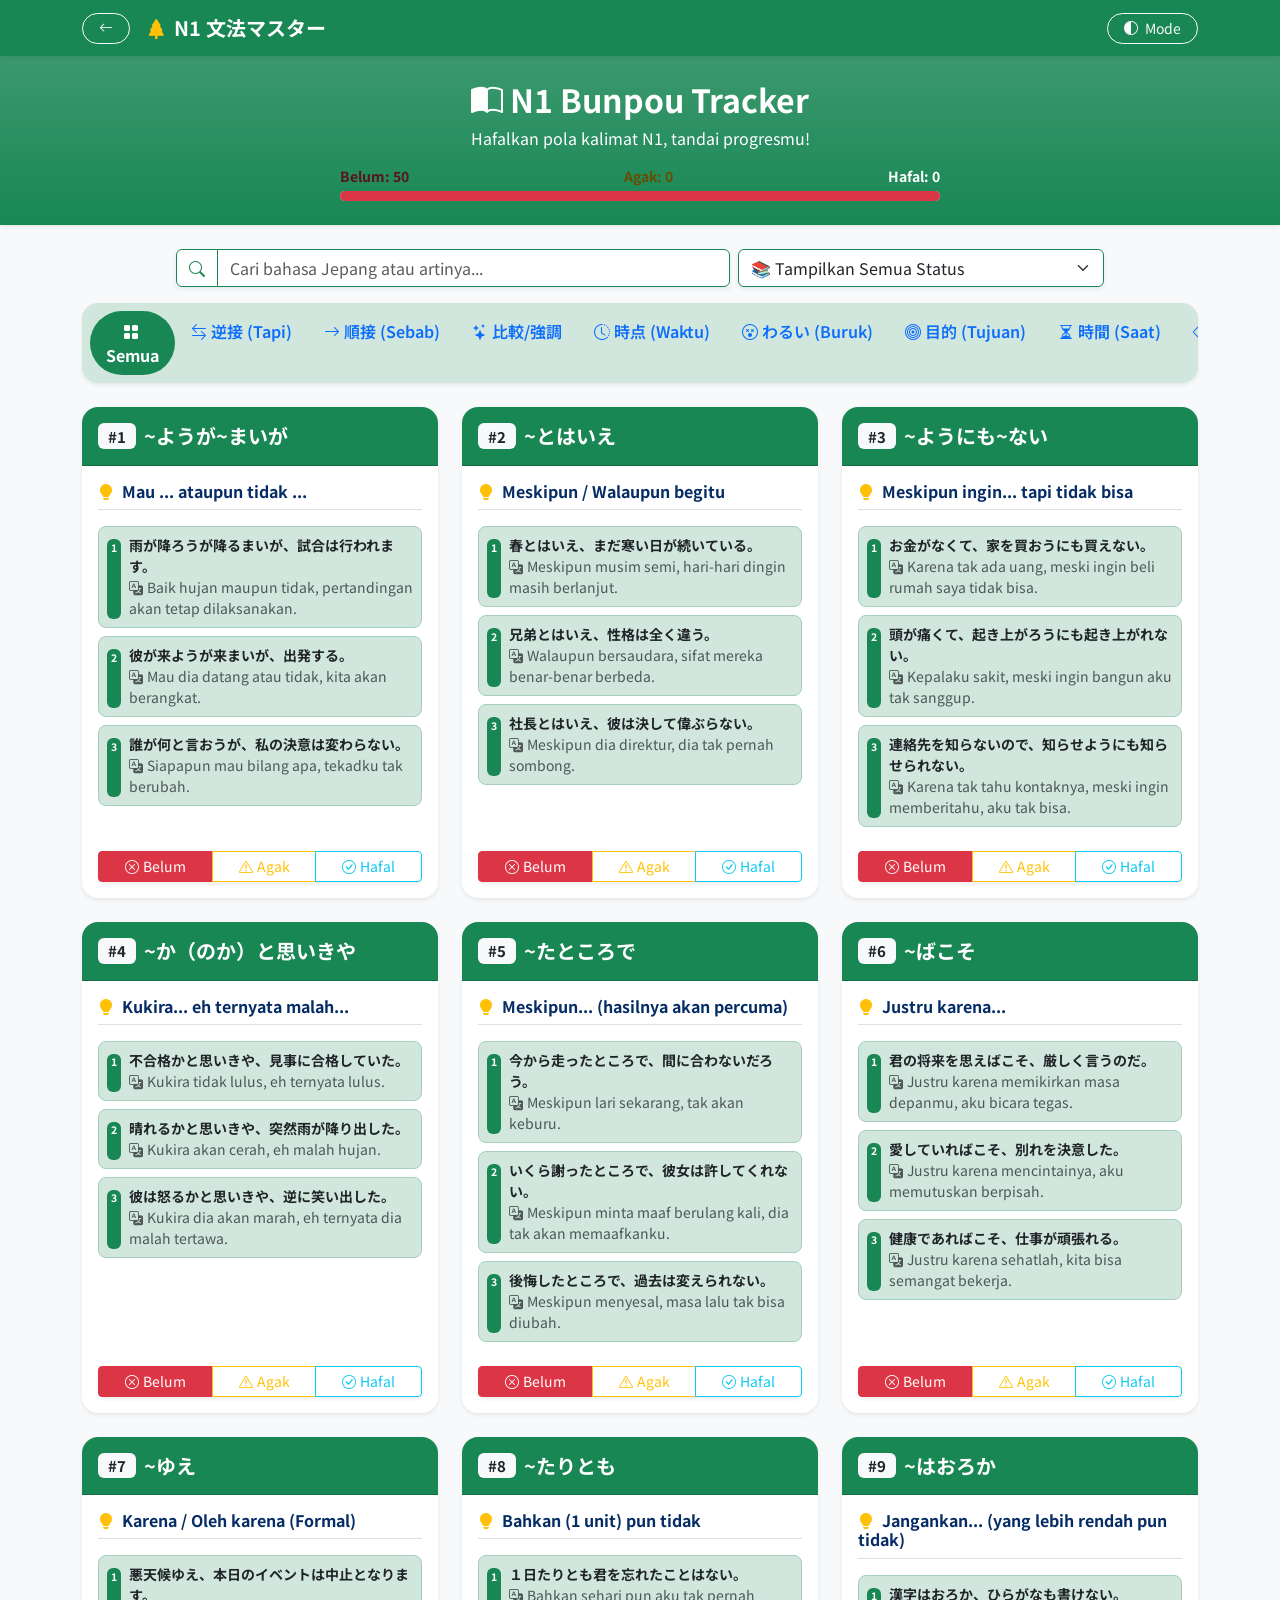
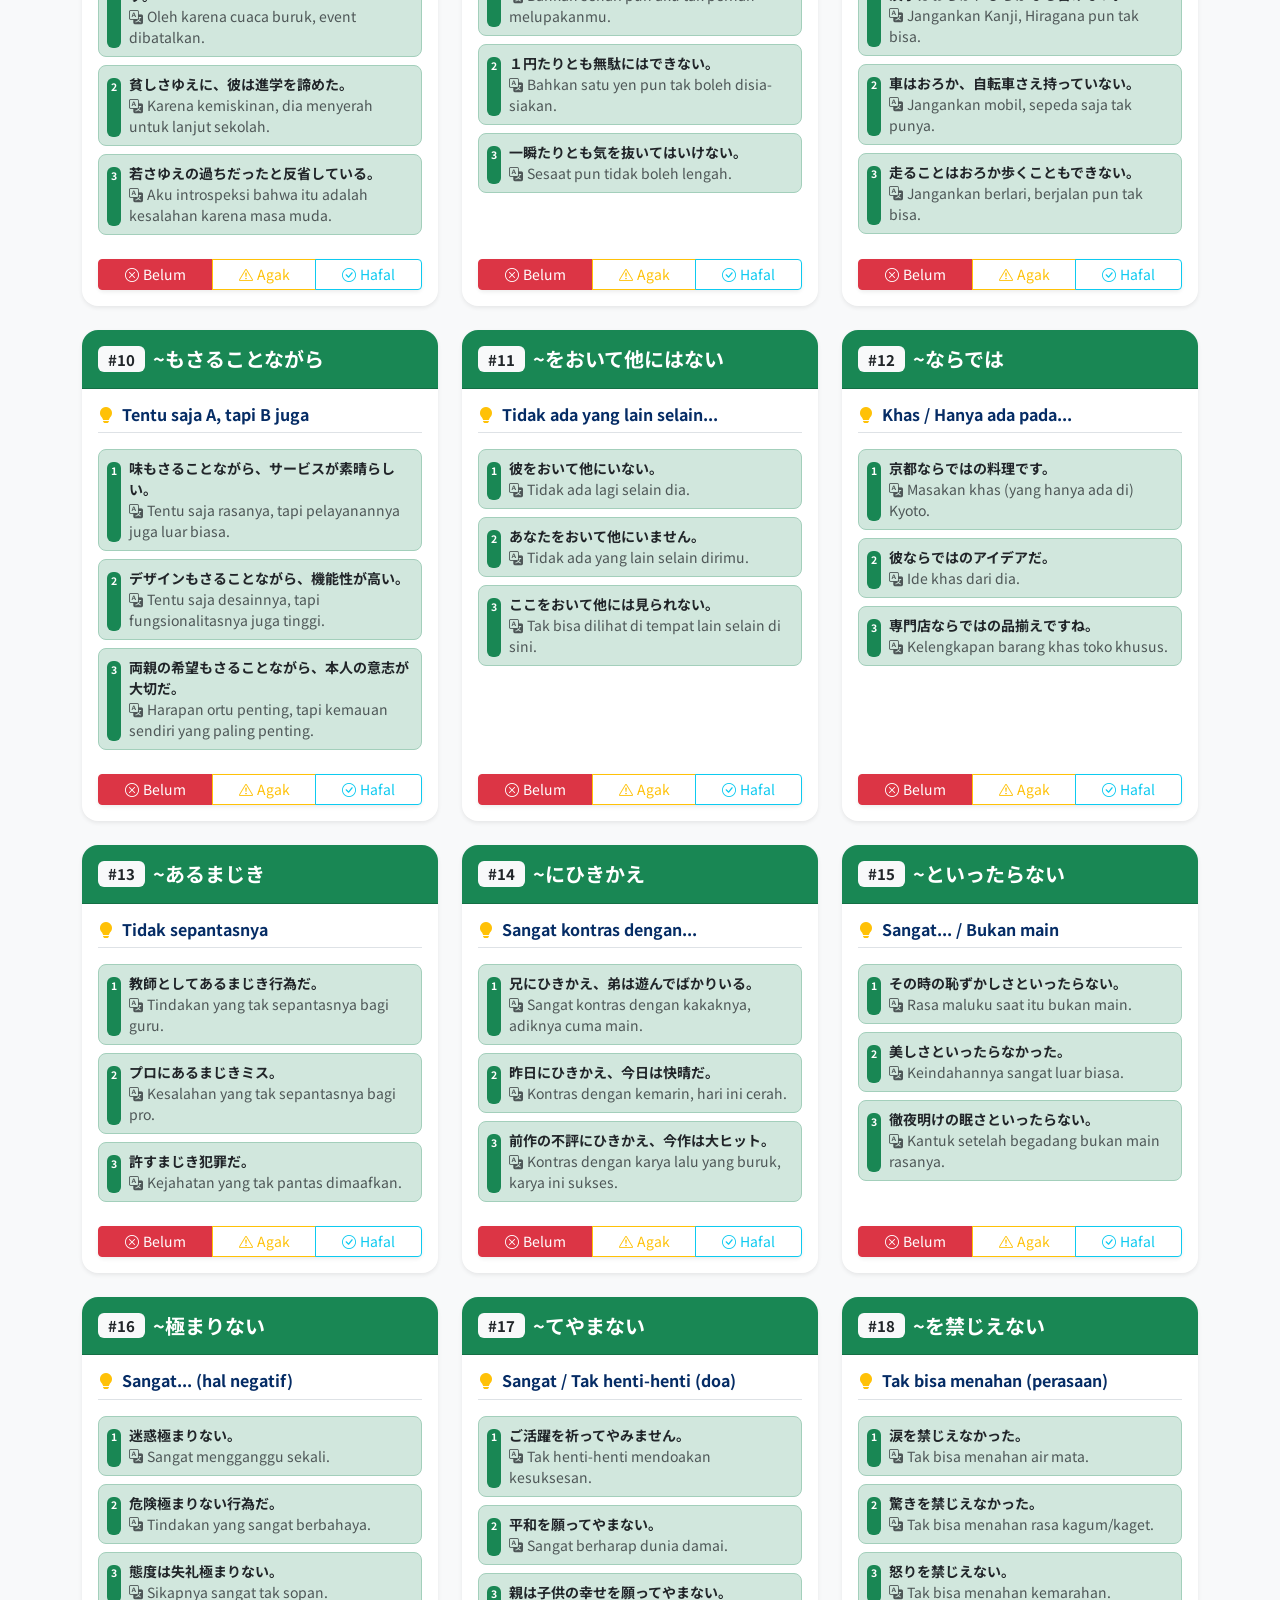
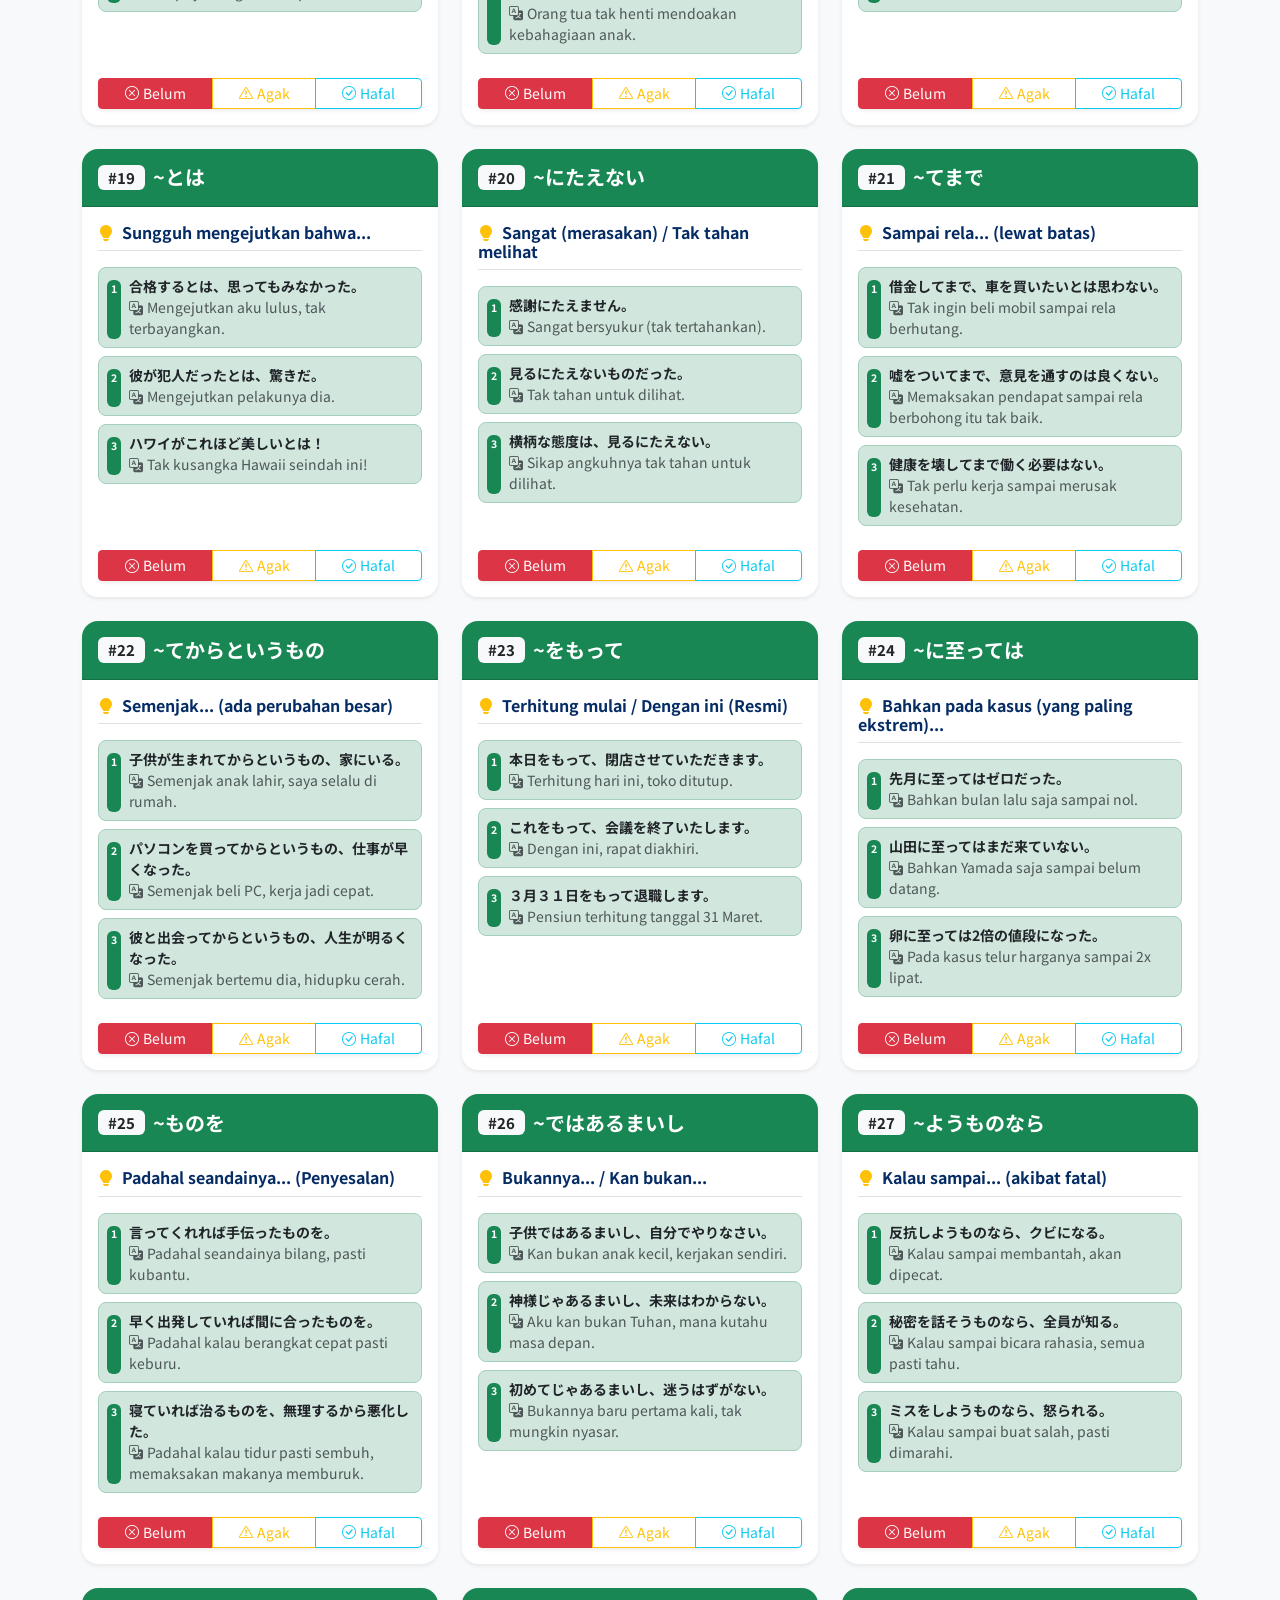
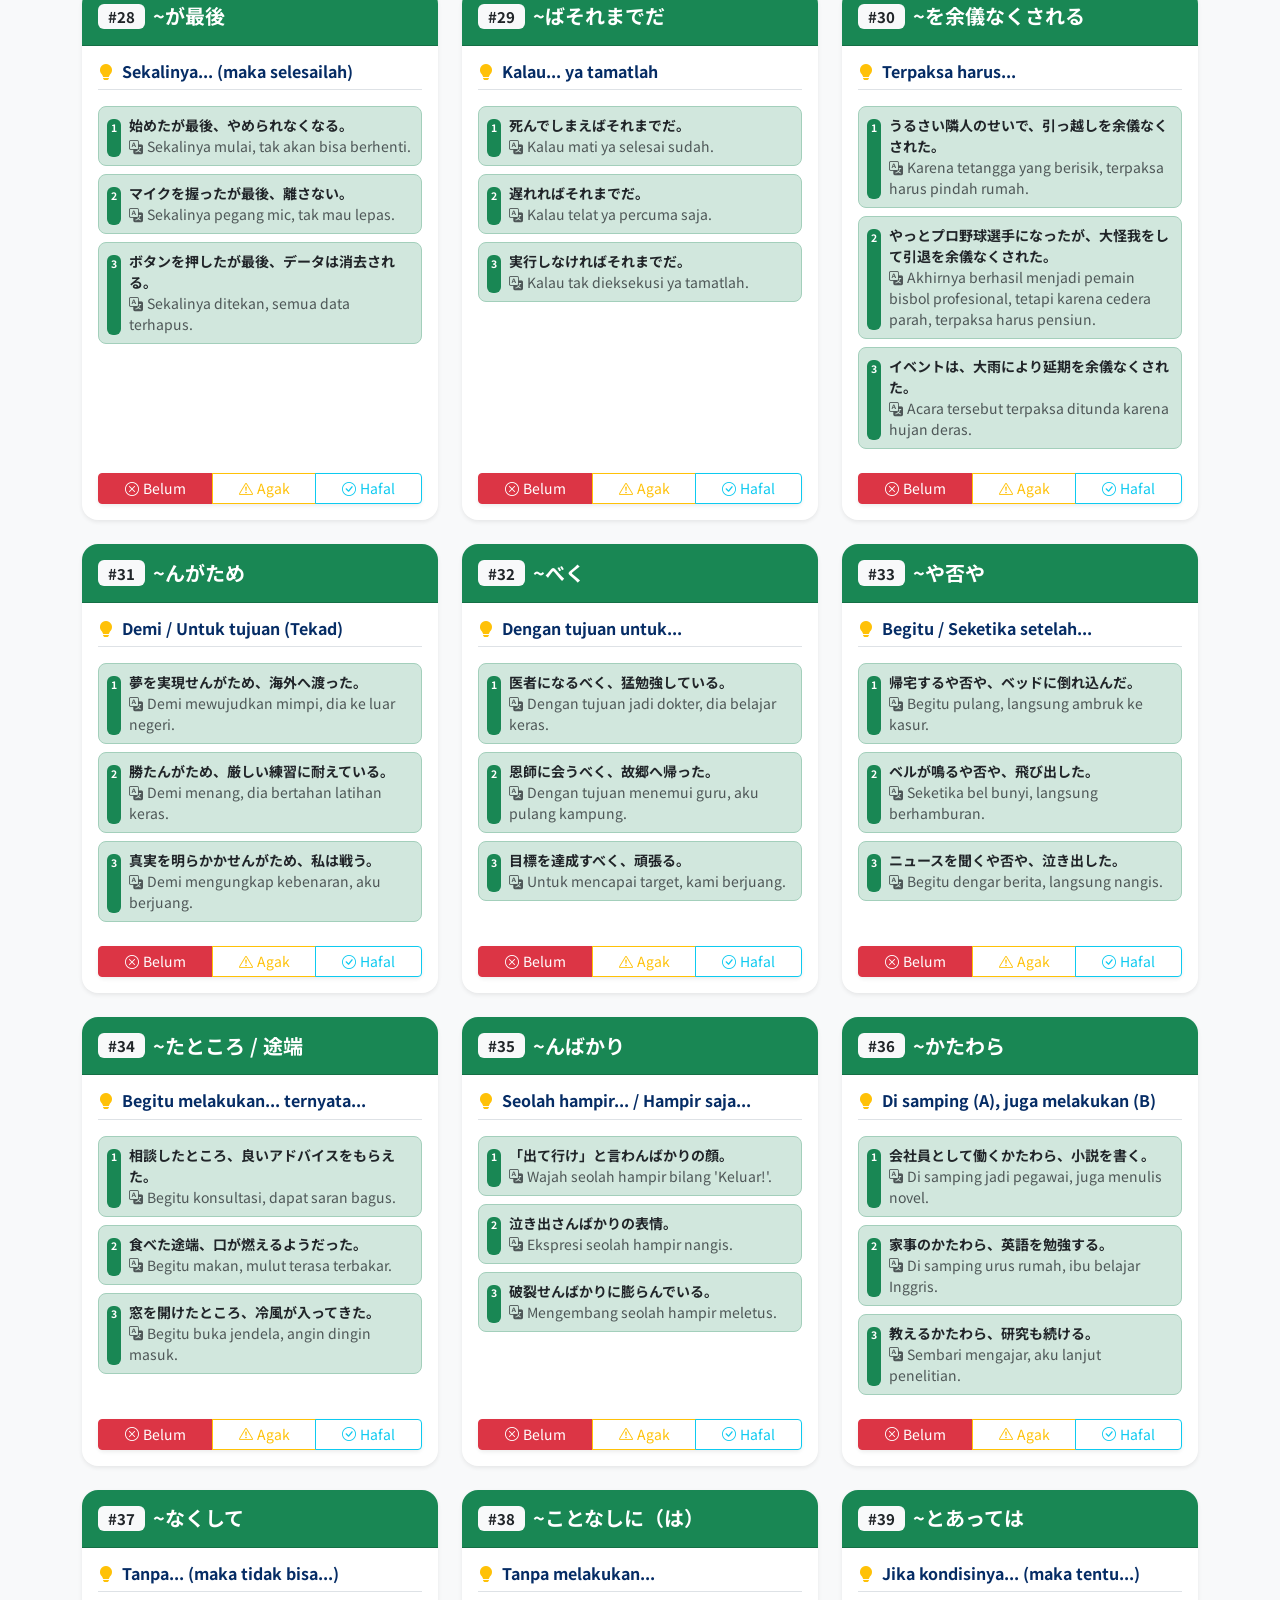
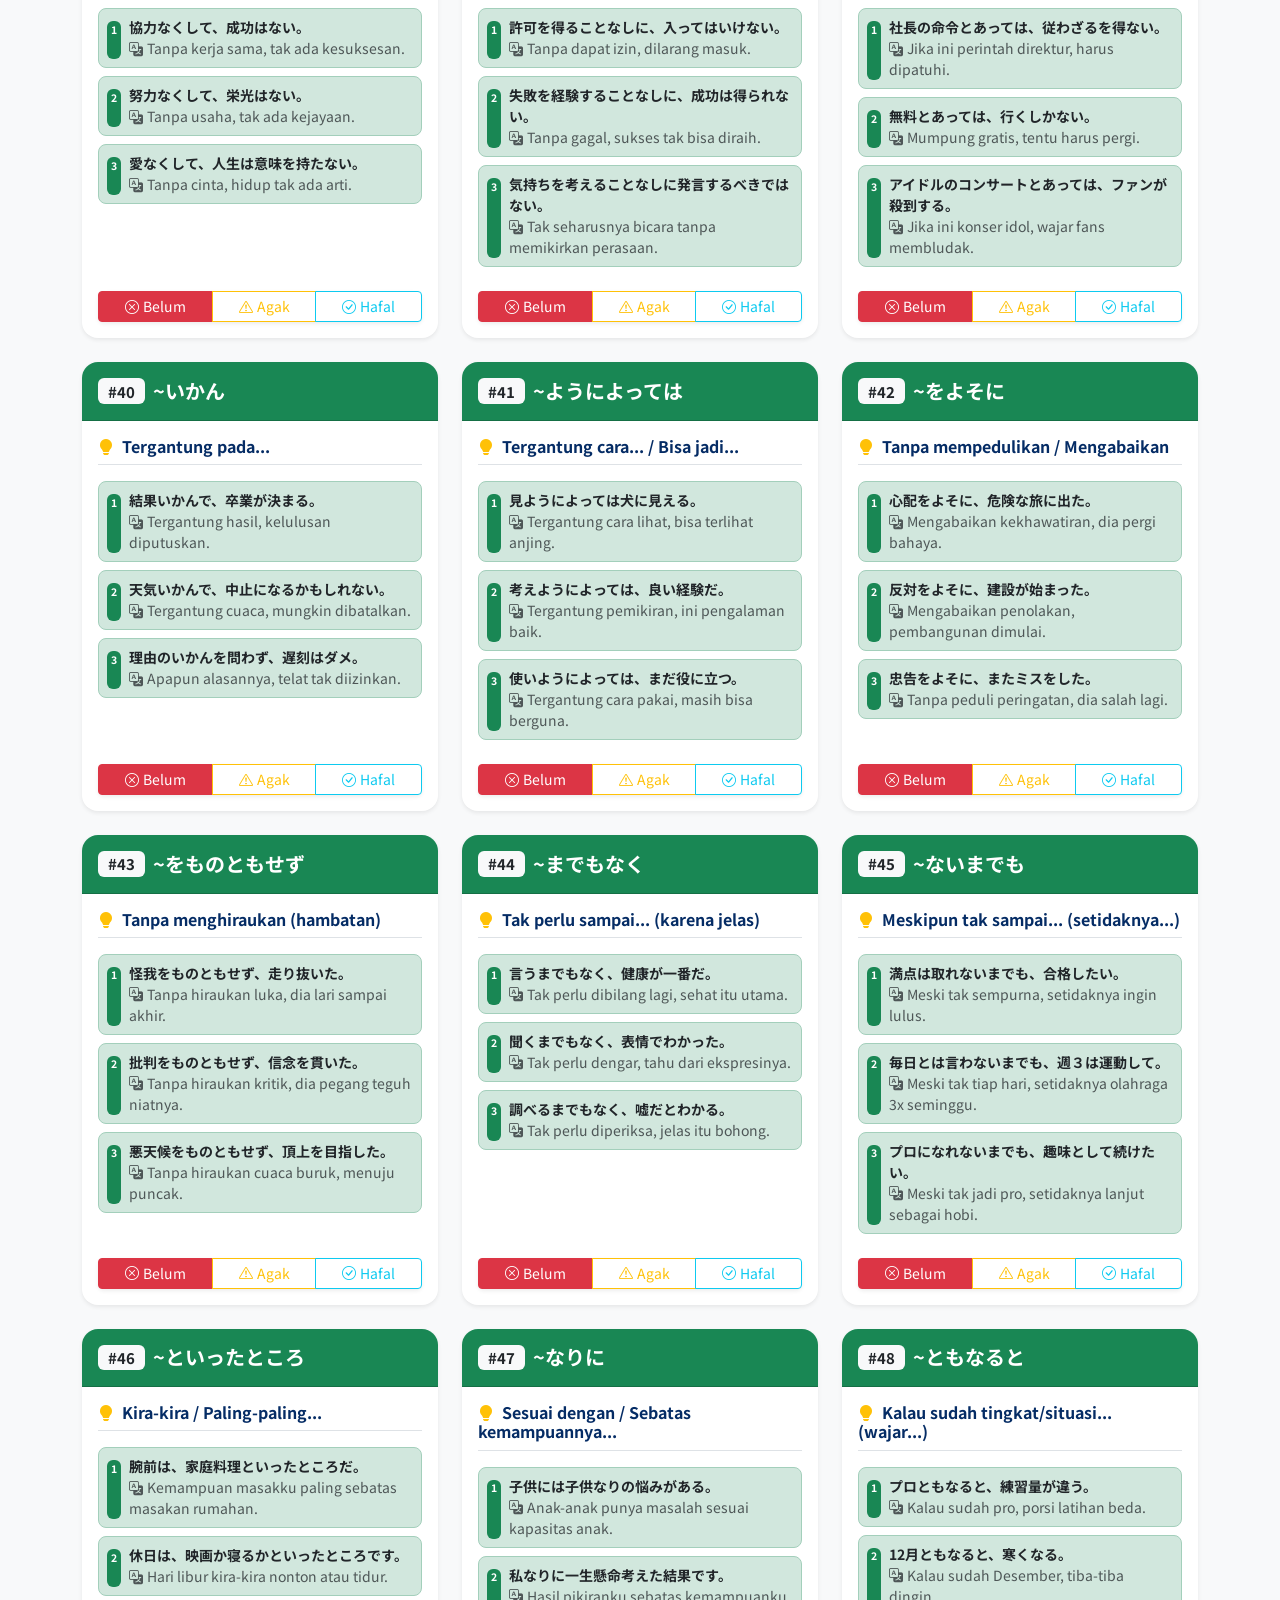
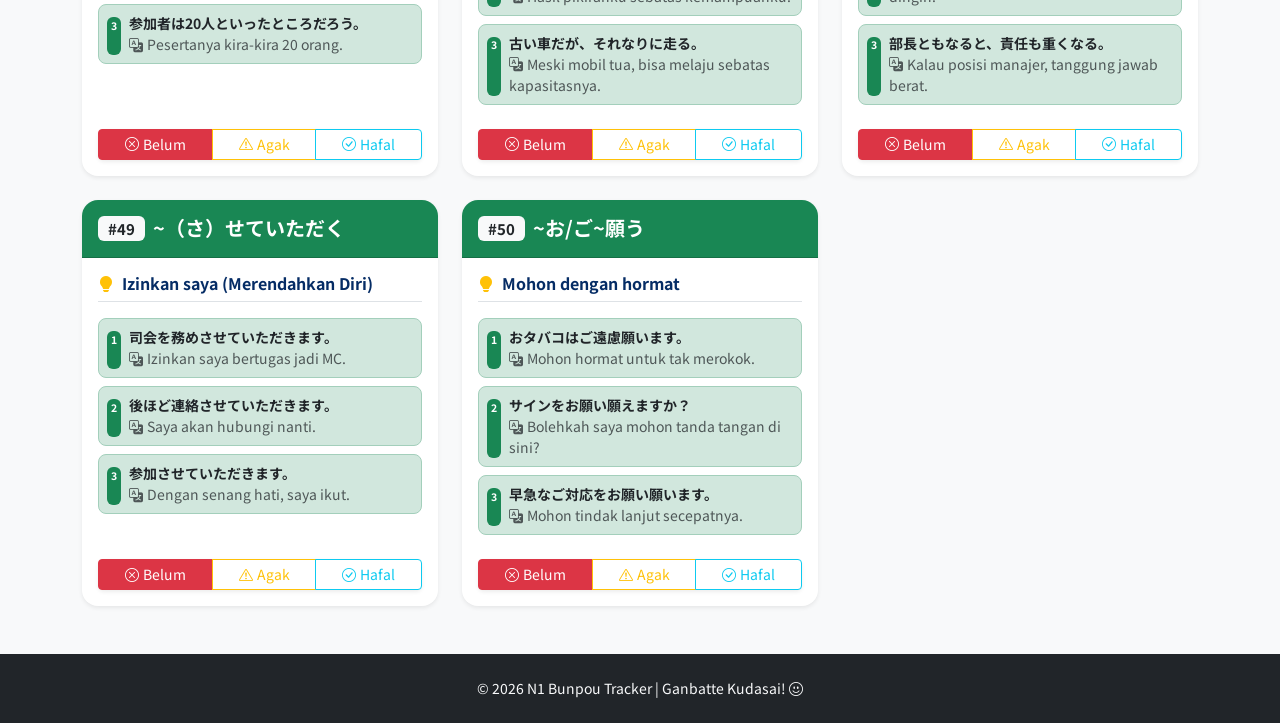
==== bunpou/index.html @ 99f53604 "feat: add memorize mode and bunpou updates" ====
<!DOCTYPE html>
<html lang="id" data-bs-theme="light">
  <head>
    <meta charset="UTF-8" />
    <meta name="viewport" content="width=device-width, initial-scale=1.0" />
    <title>Hafalan Bunpou N1 - Nihongo no Mori</title>

    <link
      rel="icon"
      href="data:image/svg+xml,<svg xmlns=%22http://www.w3.org/2000/svg%22 viewBox=%220 0 100 100%22><text y=%22.9em%22 font-size=%2290%22>📖</text></svg>"
    />
    <!-- Bootstrap 5.3 CSS -->
    <link
      href="https://cdn.jsdelivr.net/npm/bootstrap@5.3.2/dist/css/bootstrap.min.css"
      rel="stylesheet"
    />
    <!-- Bootstrap Icons -->
    <link
      rel="stylesheet"
      href="https://cdn.jsdelivr.net/npm/bootstrap-icons@1.11.1/font/bootstrap-icons.css"
    />
    <!-- Google Fonts -->
    <link
      href="https://fonts.googleapis.com/css2?family=Noto+Sans+JP:wght@400;600;700&display=swap"
      rel="stylesheet"
    />
    <!-- AOS Animation -->
    <link href="https://unpkg.com/aos@2.3.1/dist/aos.css" rel="stylesheet" />

    <!-- Minimal Utility Style -->
    <style>
      body {
        font-family: 'Noto Sans JP', sans-serif;
      }
      /* Smooth horizontal scroll for category tabs on mobile */
      .scroll-tabs {
        overflow-x: auto;
        flex-wrap: nowrap !important;
        padding-bottom: 5px;
        scrollbar-width: none;
      }
      .scroll-tabs::-webkit-scrollbar {
        display: none;
      }
      /* Status button transition */
      .btn-status {
        transition: all 0.2s ease-in-out;
      }
    </style>
  </head>
  <body class="bg-body-tertiary transition-colors">
    <!-- Navbar & Theme Toggle -->
    <nav
      class="navbar navbar-expand-lg bg-success text-white shadow-sm sticky-top"
      data-bs-theme="dark"
    >
      <div class="container">
        <!-- Left Side: Back Button & Brand -->
        <div class="d-flex align-items-center">
          <a
            href="../index.html"
            class="btn btn-outline-light btn-sm rounded-pill px-3 me-3"
          >
            <i class="bi bi-arrow-left"></i>
          </a>
          <a class="navbar-brand fw-bold m-0" href="#">
            <i class="bi bi-tree-fill text-warning me-2"></i>N1 文法マスター
          </a>
        </div>

        <!-- Right Side: Theme Toggle -->
        <div class="d-flex align-items-center">
          <div class="dropdown">
            <button
              class="btn btn-outline-light btn-sm rounded-pill px-3"
              type="button"
              data-bs-toggle="dropdown"
            >
              <i class="bi bi-moon-stars-fill me-1" id="theme-icon"></i>
              <span id="theme-text" class="d-none d-sm-inline">Mode</span>
            </button>
            <ul class="dropdown-menu dropdown-menu-end shadow">
              <li>
                <button class="dropdown-item" onclick="setTheme('light')">
                  <i class="bi bi-sun-fill me-2 text-warning"></i> Light
                </button>
              </li>
              <li>
                <button class="dropdown-item" onclick="setTheme('dark')">
                  <i class="bi bi-moon-stars-fill me-2 text-info"></i> Dark
                </button>
              </li>
              <li>
                <button class="dropdown-item" onclick="setTheme('auto')">
                  <i class="bi bi-circle-half me-2"></i> System
                </button>
              </li>
            </ul>
          </div>
        </div>
      </div>
    </nav>

    <!-- Header Section -->
    <header
      class="py-4 bg-success bg-gradient text-white text-center shadow-sm"
    >
      <div class="container" data-aos="fade-down">
        <h2 class="fw-bold mb-2">
          <i class="bi bi-book-half"></i> N1 Bunpou Tracker
        </h2>
        <p class="mb-0 fs-6">Hafalkan pola kalimat N1, tandai progresmu!</p>

        <!-- Progress Bar -->
        <div class="mt-3 mx-auto" style="max-width: 600px">
          <div class="d-flex justify-content-between small fw-bold mb-1">
            <span id="progress-text-blm" class="text-danger-emphasis"
              >Belum: 0</span
            >
            <span id="progress-text-agak" class="text-warning-emphasis"
              >Agak: 0</span
            >
            <span id="progress-text-hafal" class="text-white">Hafal: 0</span>
          </div>
          <div class="progress" style="height: 10px">
            <div
              id="pb-hafal"
              class="progress-bar bg-info"
              style="width: 0%"
            ></div>
            <div
              id="pb-agak"
              class="progress-bar bg-warning"
              style="width: 0%"
            ></div>
            <div
              id="pb-blm"
              class="progress-bar bg-danger"
              style="width: 100%"
            ></div>
          </div>
        </div>
      </div>
    </header>

    <!-- Controls: Search & Filter -->
    <div class="container mt-4 mb-3" data-aos="fade-up" data-aos-delay="100">
      <div class="row g-2 justify-content-center">
        <div class="col-md-6 col-12">
          <div class="input-group shadow-sm">
            <span class="input-group-text bg-white text-success border-success"
              ><i class="bi bi-search"></i
            ></span>
            <input
              type="text"
              id="searchInput"
              class="form-control border-success"
              placeholder="Cari bahasa Jepang atau artinya..."
              onkeyup="handleSearch()"
            />
          </div>
        </div>
        <div class="col-md-4 col-12">
          <select
            id="statusFilter"
            class="form-select border-success shadow-sm"
            onchange="handleFilter()"
          >
            <option value="all">📚 Tampilkan Semua Status</option>
            <option value="0">❌ Belum Hafal</option>
            <option value="1">⚠️ Agak Hafal</option>
            <option value="2">✅ Sudah Hafal</option>
          </select>
        </div>
      </div>
    </div>

    <!-- Category Tabs -->
    <div class="container mb-4" data-aos="fade-up" data-aos-delay="200">
      <ul
        class="nav nav-pills scroll-tabs d-flex shadow-sm p-2 bg-success-subtle rounded-4"
        id="categoryTabs"
      >
        <!-- Tabs injected by JS -->
      </ul>
    </div>

    <!-- Grammar Cards Container -->
    <main class="container mb-5">
      <div
        class="row row-cols-1 row-cols-md-2 row-cols-lg-3 g-4"
        id="grammar-container"
      >
        <!-- Cards injected by JS -->
      </div>
      <!-- Empty State -->
      <div id="empty-state" class="text-center py-5 d-none">
        <h1 class="display-1 text-muted"><i class="bi bi-emoji-frown"></i></h1>
        <h4 class="text-muted mt-3">Tidak ada data yang cocok.</h4>
      </div>
    </main>

    <!-- Footer -->
    <footer class="bg-dark text-light py-4 text-center mt-auto">
      <div class="container">
        <p class="mb-0 small">
          &copy; 2026 N1 Bunpou Tracker | Ganbatte Kudasai!
          <i class="bi bi-emoji-smile"></i>
        </p>
      </div>
    </footer>

    <!-- Scripts -->
    <script src="https://cdn.jsdelivr.net/npm/bootstrap@5.3.2/dist/js/bootstrap.bundle.min.js"></script>
    <script src="https://unpkg.com/aos@2.3.1/dist/aos.js"></script>

    <script>
      // --- 1. THEME MANAGEMENT ---
      const setTheme = theme => {
        if (
          theme === 'auto' &&
          window.matchMedia('(prefers-color-scheme: dark)').matches
        ) {
          document.documentElement.setAttribute('data-bs-theme', 'dark')
        } else {
          document.documentElement.setAttribute(
            'data-bs-theme',
            theme === 'auto' ? 'light' : theme
          )
        }
        localStorage.setItem('theme', theme)
        updateThemeUI(theme)
      }
      const updateThemeUI = theme => {
        const icon = document.getElementById('theme-icon')
        if (theme === 'light')
          icon.className = 'bi bi-sun-fill text-warning me-1'
        else if (theme === 'dark')
          icon.className = 'bi bi-moon-stars-fill text-info me-1'
        else icon.className = 'bi bi-circle-half me-1'
      }
      setTheme(localStorage.getItem('theme') || 'auto')

      // --- 2. DATA SOURCE ---
      const categories = [
        { id: 'cat-1', icon: 'bi-arrow-left-right', title: '逆接 (Tapi)' },
        { id: 'cat-2', icon: 'bi-arrow-right', title: '順接 (Sebab)' },
        { id: 'cat-3', icon: 'bi-stars', title: '比較/強調' },
        { id: 'cat-4', icon: 'bi-clock-history', title: '時点 (Waktu)' },
        { id: 'cat-5', icon: 'bi-emoji-dizzy', title: 'わるい (Buruk)' },
        { id: 'cat-6', icon: 'bi-bullseye', title: '目的 (Tujuan)' },
        { id: 'cat-7', icon: 'bi-hourglass-split', title: '時間 (Saat)' },
        { id: 'cat-8', icon: 'bi-question-diamond', title: '仮定 (Syarat)' },
        { id: 'cat-9', icon: 'bi-slash-circle', title: '関係ない' },
        { id: 'cat-10', icon: 'bi-person-badge', title: '敬語 (Keigo)' }
      ]

      const bunpouData = [
        // Cat 1
        {
          cat: 'cat-1',
          id: '1',
          ja: '~ようが~まいが',
          idn: 'Mau ... ataupun tidak ...',
          ex: [
            {
              j: '雨が降ろうが降るまいが、試合は行われます。',
              i: 'Baik hujan maupun tidak, pertandingan akan tetap dilaksanakan.'
            },
            {
              j: '彼が来ようが来まいが、出発する。',
              i: 'Mau dia datang atau tidak, kita akan berangkat.'
            },
            {
              j: '誰が何と言おうが、私の決意は変わらない。',
              i: 'Siapapun mau bilang apa, tekadku tak berubah.'
            }
          ]
        },
        {
          cat: 'cat-1',
          id: '2',
          ja: '~とはいえ',
          idn: 'Meskipun / Walaupun begitu',
          ex: [
            {
              j: '春とはいえ、まだ寒い日が続いている。',
              i: 'Meskipun musim semi, hari-hari dingin masih berlanjut.'
            },
            {
              j: '兄弟とはいえ、性格は全く違う。',
              i: 'Walaupun bersaudara, sifat mereka benar-benar berbeda.'
            },
            {
              j: '社長とはいえ、彼は決して偉ぶらない。',
              i: 'Meskipun dia direktur, dia tak pernah sombong.'
            }
          ]
        },
        {
          cat: 'cat-1',
          id: '3',
          ja: '~ようにも~ない',
          idn: 'Meskipun ingin... tapi tidak bisa',
          ex: [
            {
              j: 'お金がなくて、家を買おうにも買えない。',
              i: 'Karena tak ada uang, meski ingin beli rumah saya tidak bisa.'
            },
            {
              j: '頭が痛くて、起き上がろうにも起き上がれない。',
              i: 'Kepalaku sakit, meski ingin bangun aku tak sanggup.'
            },
            {
              j: '連絡先を知らないので、知らせようにも知らせられない。',
              i: 'Karena tak tahu kontaknya, meski ingin memberitahu, aku tak bisa.'
            }
          ]
        },
        {
          cat: 'cat-1',
          id: '4',
          ja: '~か（のか）と思いきや',
          idn: 'Kukira... eh ternyata malah...',
          ex: [
            {
              j: '不合格かと思いきや、見事に合格していた。',
              i: 'Kukira tidak lulus, eh ternyata lulus.'
            },
            {
              j: '晴れるかと思いきや、突然雨が降り出した。',
              i: 'Kukira akan cerah, eh malah hujan.'
            },
            {
              j: '彼は怒るかと思いきや、逆に笑い出した。',
              i: 'Kukira dia akan marah, eh ternyata dia malah tertawa.'
            }
          ]
        },
        {
          cat: 'cat-1',
          id: '5',
          ja: '~たところで',
          idn: 'Meskipun... (hasilnya akan percuma)',
          ex: [
            {
              j: '今から走ったところで、間に合わないだろう。',
              i: 'Meskipun lari sekarang, tak akan keburu.'
            },
            {
              j: 'いくら謝ったところで、彼女は許してくれない。',
              i: 'Meskipun minta maaf berulang kali, dia tak akan memaafkanku.'
            },
            {
              j: '後悔したところで、過去は変えられない。',
              i: 'Meskipun menyesal, masa lalu tak bisa diubah.'
            }
          ]
        },

        // Cat 2
        {
          cat: 'cat-2',
          id: '6',
          ja: '~ばこそ',
          idn: 'Justru karena...',
          ex: [
            {
              j: '君の将来を思えばこそ、厳しく言うのだ。',
              i: 'Justru karena memikirkan masa depanmu, aku bicara tegas.'
            },
            {
              j: '愛していればこそ、別れを決意した。',
              i: 'Justru karena mencintainya, aku memutuskan berpisah.'
            },
            {
              j: '健康であればこそ、仕事が頑張れる。',
              i: 'Justru karena sehatlah, kita bisa semangat bekerja.'
            }
          ]
        },
        {
          cat: 'cat-2',
          id: '7',
          ja: '~ゆえ',
          idn: 'Karena / Oleh karena (Formal)',
          ex: [
            {
              j: '悪天候ゆえ、本日のイベントは中止となります。',
              i: 'Oleh karena cuaca buruk, event dibatalkan.'
            },
            {
              j: '貧しさゆえに、彼は進学を諦めた。',
              i: 'Karena kemiskinan, dia menyerah untuk lanjut sekolah.'
            },
            {
              j: '若さゆえの過ちだったと反省している。',
              i: 'Aku introspeksi bahwa itu adalah kesalahan karena masa muda.'
            }
          ]
        },

        // Cat 3
        {
          cat: 'cat-3',
          id: '8',
          ja: '~たりとも',
          idn: 'Bahkan (1 unit) pun tidak',
          ex: [
            {
              j: '１日たりとも君を忘れたことはない。',
              i: 'Bahkan sehari pun aku tak pernah melupakanmu.'
            },
            {
              j: '１円たりとも無駄にはできない。',
              i: 'Bahkan satu yen pun tak boleh disia-siakan.'
            },
            {
              j: '一瞬たりとも気を抜いてはいけない。',
              i: 'Sesaat pun tidak boleh lengah.'
            }
          ]
        },
        {
          cat: 'cat-3',
          id: '9',
          ja: '~はおろか',
          idn: 'Jangankan... (yang lebih rendah pun tidak)',
          ex: [
            {
              j: '漢字はおろか、ひらがなも書けない。',
              i: 'Jangankan Kanji, Hiragana pun tak bisa.'
            },
            {
              j: '車はおろか、自転車さえ持っていない。',
              i: 'Jangankan mobil, sepeda saja tak punya.'
            },
            {
              j: '走ることはおろか歩くこともできない。',
              i: 'Jangankan berlari, berjalan pun tak bisa.'
            }
          ]
        },
        {
          cat: 'cat-3',
          id: '10',
          ja: '~もさることながら',
          idn: 'Tentu saja A, tapi B juga',
          ex: [
            {
              j: '味もさることながら、サービスが素晴らしい。',
              i: 'Tentu saja rasanya, tapi pelayanannya juga luar biasa.'
            },
            {
              j: 'デザインもさることながら、機能性が高い。',
              i: 'Tentu saja desainnya, tapi fungsionalitasnya juga tinggi.'
            },
            {
              j: '両親の希望もさることながら、本人の意志が大切だ。',
              i: 'Harapan ortu penting, tapi kemauan sendiri yang paling penting.'
            }
          ]
        },
        {
          cat: 'cat-3',
          id: '11',
          ja: '~をおいて他にはない',
          idn: 'Tidak ada yang lain selain...',
          ex: [
            { j: '彼をおいて他にいない。', i: 'Tidak ada lagi selain dia.' },
            {
              j: 'あなたをおいて他にいません。',
              i: 'Tidak ada yang lain selain dirimu.'
            },
            {
              j: 'ここをおいて他には見られない。',
              i: 'Tak bisa dilihat di tempat lain selain di sini.'
            }
          ]
        },
        {
          cat: 'cat-3',
          id: '12',
          ja: '~ならでは',
          idn: 'Khas / Hanya ada pada...',
          ex: [
            {
              j: '京都ならではの料理です。',
              i: 'Masakan khas (yang hanya ada di) Kyoto.'
            },
            { j: '彼ならではのアイデアだ。', i: 'Ide khas dari dia.' },
            {
              j: '専門店ならではの品揃えですね。',
              i: 'Kelengkapan barang khas toko khusus.'
            }
          ]
        },
        {
          cat: 'cat-3',
          id: '13',
          ja: '~あるまじき',
          idn: 'Tidak sepantasnya',
          ex: [
            {
              j: '教師としてあるまじき行為だ。',
              i: 'Tindakan yang tak sepantasnya bagi guru.'
            },
            {
              j: 'プロにあるまじきミス。',
              i: 'Kesalahan yang tak sepantasnya bagi pro.'
            },
            {
              j: '許すまじき犯罪だ。',
              i: 'Kejahatan yang tak pantas dimaafkan.'
            }
          ]
        },
        {
          cat: 'cat-3',
          id: '14',
          ja: '~にひきかえ',
          idn: 'Sangat kontras dengan...',
          ex: [
            {
              j: '兄にひきかえ、弟は遊んでばかりいる。',
              i: 'Sangat kontras dengan kakaknya, adiknya cuma main.'
            },
            {
              j: '昨日にひきかえ、今日は快晴だ。',
              i: 'Kontras dengan kemarin, hari ini cerah.'
            },
            {
              j: '前作の不評にひきかえ、今作は大ヒット。',
              i: 'Kontras dengan karya lalu yang buruk, karya ini sukses.'
            }
          ]
        },
        {
          cat: 'cat-3',
          id: '15',
          ja: '~といったらない',
          idn: 'Sangat... / Bukan main',
          ex: [
            {
              j: 'その時の恥ずかしさといったらない。',
              i: 'Rasa maluku saat itu bukan main.'
            },
            {
              j: '美しさといったらなかった。',
              i: 'Keindahannya sangat luar biasa.'
            },
            {
              j: '徹夜明けの眠さといったらない。',
              i: 'Kantuk setelah begadang bukan main rasanya.'
            }
          ]
        },
        {
          cat: 'cat-3',
          id: '16',
          ja: '~極まりない',
          idn: 'Sangat... (hal negatif)',
          ex: [
            { j: '迷惑極まりない。', i: 'Sangat mengganggu sekali.' },
            {
              j: '危険極まりない行為だ。',
              i: 'Tindakan yang sangat berbahaya.'
            },
            { j: '態度は失礼極まりない。', i: 'Sikapnya sangat tak sopan.' }
          ]
        },
        {
          cat: 'cat-3',
          id: '17',
          ja: '~てやまない',
          idn: 'Sangat / Tak henti-henti (doa)',
          ex: [
            {
              j: 'ご活躍を祈ってやみません。',
              i: 'Tak henti-henti mendoakan kesuksesan.'
            },
            { j: '平和を願ってやまない。', i: 'Sangat berharap dunia damai.' },
            {
              j: '親は子供の幸せを願ってやまない。',
              i: 'Orang tua tak henti mendoakan kebahagiaan anak.'
            }
          ]
        },
        {
          cat: 'cat-3',
          id: '18',
          ja: '~を禁じえない',
          idn: 'Tak bisa menahan (perasaan)',
          ex: [
            { j: '涙を禁じえなかった。', i: 'Tak bisa menahan air mata.' },
            {
              j: '驚きを禁じえなかった。',
              i: 'Tak bisa menahan rasa kagum/kaget.'
            },
            { j: '怒りを禁じえない。', i: 'Tak bisa menahan kemarahan.' }
          ]
        },
        {
          cat: 'cat-3',
          id: '19',
          ja: '~とは',
          idn: 'Sungguh mengejutkan bahwa...',
          ex: [
            {
              j: '合格するとは、思ってもみなかった。',
              i: 'Mengejutkan aku lulus, tak terbayangkan.'
            },
            {
              j: '彼が犯人だったとは、驚きだ。',
              i: 'Mengejutkan pelakunya dia.'
            },
            {
              j: 'ハワイがこれほど美しいとは！',
              i: 'Tak kusangka Hawaii seindah ini!'
            }
          ]
        },
        {
          cat: 'cat-3',
          id: '20',
          ja: '~にたえない',
          idn: 'Sangat (merasakan) / Tak tahan melihat',
          ex: [
            {
              j: '感謝にたえません。',
              i: 'Sangat bersyukur (tak tertahankan).'
            },
            { j: '見るにたえないものだった。', i: 'Tak tahan untuk dilihat.' },
            {
              j: '横柄な態度は、見るにたえない。',
              i: 'Sikap angkuhnya tak tahan untuk dilihat.'
            }
          ]
        },
        {
          cat: 'cat-3',
          id: '21',
          ja: '~てまで',
          idn: 'Sampai rela... (lewat batas)',
          ex: [
            {
              j: '借金してまで、車を買いたいとは思わない。',
              i: 'Tak ingin beli mobil sampai rela berhutang.'
            },
            {
              j: '嘘をついてまで、意見を通すのは良くない。',
              i: 'Memaksakan pendapat sampai rela berbohong itu tak baik.'
            },
            {
              j: '健康を壊してまで働く必要はない。',
              i: 'Tak perlu kerja sampai merusak kesehatan.'
            }
          ]
        },

        // Cat 4
        {
          cat: 'cat-4',
          id: '22',
          ja: '~てからというもの',
          idn: 'Semenjak... (ada perubahan besar)',
          ex: [
            {
              j: '子供が生まれてからというもの、家にいる。',
              i: 'Semenjak anak lahir, saya selalu di rumah.'
            },
            {
              j: 'パソコンを買ってからというもの、仕事が早くなった。',
              i: 'Semenjak beli PC, kerja jadi cepat.'
            },
            {
              j: '彼と出会ってからというもの、人生が明るくなった。',
              i: 'Semenjak bertemu dia, hidupku cerah.'
            }
          ]
        },
        {
          cat: 'cat-4',
          id: '23',
          ja: '~をもって',
          idn: 'Terhitung mulai / Dengan ini (Resmi)',
          ex: [
            {
              j: '本日をもって、閉店させていただきます。',
              i: 'Terhitung hari ini, toko ditutup.'
            },
            {
              j: 'これをもって、会議を終了いたします。',
              i: 'Dengan ini, rapat diakhiri.'
            },
            {
              j: '３月３１日をもって退職します。',
              i: 'Pensiun terhitung tanggal 31 Maret.'
            }
          ]
        },

        // Cat 5
        {
          cat: 'cat-5',
          id: '24',
          ja: '~に至っては',
          idn: 'Bahkan pada kasus (yang paling ekstrem)...',
          ex: [
            {
              j: '先月に至ってはゼロだった。',
              i: 'Bahkan bulan lalu saja sampai nol.'
            },
            {
              j: '山田に至ってはまだ来ていない。',
              i: 'Bahkan Yamada saja sampai belum datang.'
            },
            {
              j: '卵に至っては2倍の値段になった。',
              i: 'Pada kasus telur harganya sampai 2x lipat.'
            }
          ]
        },
        {
          cat: 'cat-5',
          id: '25',
          ja: '~ものを',
          idn: 'Padahal seandainya... (Penyesalan)',
          ex: [
            {
              j: '言ってくれれば手伝ったものを。',
              i: 'Padahal seandainya bilang, pasti kubantu.'
            },
            {
              j: '早く出発していれば間に合ったものを。',
              i: 'Padahal kalau berangkat cepat pasti keburu.'
            },
            {
              j: '寝ていれば治るものを、無理するから悪化した。',
              i: 'Padahal kalau tidur pasti sembuh, memaksakan makanya memburuk.'
            }
          ]
        },
        {
          cat: 'cat-5',
          id: '26',
          ja: '~ではあるまいし',
          idn: 'Bukannya... / Kan bukan...',
          ex: [
            {
              j: '子供ではあるまいし、自分でやりなさい。',
              i: 'Kan bukan anak kecil, kerjakan sendiri.'
            },
            {
              j: '神様じゃあるまいし、未来はわからない。',
              i: 'Aku kan bukan Tuhan, mana kutahu masa depan.'
            },
            {
              j: '初めてじゃあるまいし、迷うはずがない。',
              i: 'Bukannya baru pertama kali, tak mungkin nyasar.'
            }
          ]
        },
        {
          cat: 'cat-5',
          id: '27',
          ja: '~ようものなら',
          idn: 'Kalau sampai... (akibat fatal)',
          ex: [
            {
              j: '反抗しようものなら、クビになる。',
              i: 'Kalau sampai membantah, akan dipecat.'
            },
            {
              j: '秘密を話そうものなら、全員が知る。',
              i: 'Kalau sampai bicara rahasia, semua pasti tahu.'
            },
            {
              j: 'ミスをしようものなら、怒られる。',
              i: 'Kalau sampai buat salah, pasti dimarahi.'
            }
          ]
        },
        {
          cat: 'cat-5',
          id: '28',
          ja: '~が最後',
          idn: 'Sekalinya... (maka selesailah)',
          ex: [
            {
              j: '始めたが最後、やめられなくなる。',
              i: 'Sekalinya mulai, tak akan bisa berhenti.'
            },
            {
              j: 'マイクを握ったが最後、離さない。',
              i: 'Sekalinya pegang mic, tak mau lepas.'
            },
            {
              j: 'ボタンを押したが最後、データは消去される。',
              i: 'Sekalinya ditekan, semua data terhapus.'
            }
          ]
        },
        {
          cat: 'cat-5',
          id: '29',
          ja: '~ばそれまでだ',
          idn: 'Kalau... ya tamatlah',
          ex: [
            {
              j: '死んでしまえばそれまでだ。',
              i: 'Kalau mati ya selesai sudah.'
            },
            { j: '遅れればそれまでだ。', i: 'Kalau telat ya percuma saja.' },
            {
              j: '実行しなければそれまでだ。',
              i: 'Kalau tak dieksekusi ya tamatlah.'
            }
          ]
        },

        {
          cat: 'cat-5',
          id: '30',
          ja: '~を余儀なくされる',
          idn: 'Terpaksa harus...',
          ex: [
            {
              j: 'うるさい隣人のせいで、引っ越しを余儀なくされた。',
              i: 'Karena tetangga yang berisik, terpaksa harus pindah rumah.'
            },
            {
              j: 'やっとプロ野球選手になったが、大怪我をして引退を余儀なくされた。',
              i: 'Akhirnya berhasil menjadi pemain bisbol profesional, tetapi karena cedera parah, terpaksa harus pensiun.'
            },
            {
              j: 'イベントは、大雨により延期を余儀なくされた。',
              i: 'Acara tersebut terpaksa ditunda karena hujan deras.'
            }
          ]
        },

        // Cat 6
        {
          cat: 'cat-6',
          id: '31',
          ja: '~んがため',
          idn: 'Demi / Untuk tujuan (Tekad)',
          ex: [
            {
              j: '夢を実現せんがため、海外へ渡った。',
              i: 'Demi mewujudkan mimpi, dia ke luar negeri.'
            },
            {
              j: '勝たんがため、厳しい練習に耐えている。',
              i: 'Demi menang, dia bertahan latihan keras.'
            },
            {
              j: '真実を明らかかせんがため、私は戦う。',
              i: 'Demi mengungkap kebenaran, aku berjuang.'
            }
          ]
        },
        {
          cat: 'cat-6',
          id: '32',
          ja: '~べく',
          idn: 'Dengan tujuan untuk...',
          ex: [
            {
              j: '医者になるべく、猛勉強している。',
              i: 'Dengan tujuan jadi dokter, dia belajar keras.'
            },
            {
              j: '恩師に会うべく、故郷へ帰った。',
              i: 'Dengan tujuan menemui guru, aku pulang kampung.'
            },
            {
              j: '目標を達成すべく、頑張る。',
              i: 'Untuk mencapai target, kami berjuang.'
            }
          ]
        },

        // Cat 7
        {
          cat: 'cat-7',
          id: '33',
          ja: '~や否や',
          idn: 'Begitu / Seketika setelah...',
          ex: [
            {
              j: '帰宅するや否や、ベッドに倒れ込んだ。',
              i: 'Begitu pulang, langsung ambruk ke kasur.'
            },
            {
              j: 'ベルが鳴るや否や、飛び出した。',
              i: 'Seketika bel bunyi, langsung berhamburan.'
            },
            {
              j: 'ニュースを聞くや否や、泣き出した。',
              i: 'Begitu dengar berita, langsung nangis.'
            }
          ]
        },
        {
          cat: 'cat-7',
          id: '34',
          ja: '~たところ / 途端',
          idn: 'Begitu melakukan... ternyata...',
          ex: [
            {
              j: '相談したところ、良いアドバイスをもらえた。',
              i: 'Begitu konsultasi, dapat saran bagus.'
            },
            {
              j: '食べた途端、口が燃えるようだった。',
              i: 'Begitu makan, mulut terasa terbakar.'
            },
            {
              j: '窓を開けたところ、冷風が入ってきた。',
              i: 'Begitu buka jendela, angin dingin masuk.'
            }
          ]
        },
        {
          cat: 'cat-7',
          id: '35',
          ja: '~んばかり',
          idn: 'Seolah hampir... / Hampir saja...',
          ex: [
            {
              j: '「出て行け」と言わんばかりの顔。',
              i: "Wajah seolah hampir bilang 'Keluar!'."
            },
            {
              j: '泣き出さんばかりの表情。',
              i: 'Ekspresi seolah hampir nangis.'
            },
            {
              j: '破裂せんばかりに膨らんでいる。',
              i: 'Mengembang seolah hampir meletus.'
            }
          ]
        },
        {
          cat: 'cat-7',
          id: '36',
          ja: '~かたわら',
          idn: 'Di samping (A), juga melakukan (B)',
          ex: [
            {
              j: '会社員として働くかたわら、小説を書く。',
              i: 'Di samping jadi pegawai, juga menulis novel.'
            },
            {
              j: '家事のかたわら、英語を勉強する。',
              i: 'Di samping urus rumah, ibu belajar Inggris.'
            },
            {
              j: '教えるかたわら、研究も続ける。',
              i: 'Sembari mengajar, aku lanjut penelitian.'
            }
          ]
        },

        // Cat 8
        {
          cat: 'cat-8',
          id: '37',
          ja: '~なくして',
          idn: 'Tanpa... (maka tidak bisa...)',
          ex: [
            {
              j: '協力なくして、成功はない。',
              i: 'Tanpa kerja sama, tak ada kesuksesan.'
            },
            {
              j: '努力なくして、栄光はない。',
              i: 'Tanpa usaha, tak ada kejayaan.'
            },
            {
              j: '愛なくして、人生は意味を持たない。',
              i: 'Tanpa cinta, hidup tak ada arti.'
            }
          ]
        },
        {
          cat: 'cat-8',
          id: '38',
          ja: '~ことなしに（は）',
          idn: 'Tanpa melakukan...',
          ex: [
            {
              j: '許可を得ることなしに、入ってはいけない。',
              i: 'Tanpa dapat izin, dilarang masuk.'
            },
            {
              j: '失敗を経験することなしに、成功は得られない。',
              i: 'Tanpa gagal, sukses tak bisa diraih.'
            },
            {
              j: '気持ちを考えることなしに発言するべきではない。',
              i: 'Tak seharusnya bicara tanpa memikirkan perasaan.'
            }
          ]
        },
        {
          cat: 'cat-8',
          id: '39',
          ja: '~とあっては',
          idn: 'Jika kondisinya... (maka tentu...)',
          ex: [
            {
              j: '社長の命令とあっては、従わざるを得ない。',
              i: 'Jika ini perintah direktur, harus dipatuhi.'
            },
            {
              j: '無料とあっては、行くしかない。',
              i: 'Mumpung gratis, tentu harus pergi.'
            },
            {
              j: 'アイドルのコンサートとあっては、ファンが殺到する。',
              i: 'Jika ini konser idol, wajar fans membludak.'
            }
          ]
        },
        {
          cat: 'cat-8',
          id: '40',
          ja: '~いかん',
          idn: 'Tergantung pada...',
          ex: [
            {
              j: '結果いかんで、卒業が決まる。',
              i: 'Tergantung hasil, kelulusan diputuskan.'
            },
            {
              j: '天気いかんで、中止になるかもしれない。',
              i: 'Tergantung cuaca, mungkin dibatalkan.'
            },
            {
              j: '理由のいかんを問わず、遅刻はダメ。',
              i: 'Apapun alasannya, telat tak diizinkan.'
            }
          ]
        },
        {
          cat: 'cat-8',
          id: '41',
          ja: '~ようによっては',
          idn: 'Tergantung cara... / Bisa jadi...',
          ex: [
            {
              j: '見ようによっては犬に見える。',
              i: 'Tergantung cara lihat, bisa terlihat anjing.'
            },
            {
              j: '考えようによっては、良い経験だ。',
              i: 'Tergantung pemikiran, ini pengalaman baik.'
            },
            {
              j: '使いようによっては、まだ役に立つ。',
              i: 'Tergantung cara pakai, masih bisa berguna.'
            }
          ]
        },

        // Cat 9
        {
          cat: 'cat-9',
          id: '42',
          ja: '~をよそに',
          idn: 'Tanpa mempedulikan / Mengabaikan',
          ex: [
            {
              j: '心配をよそに、危険な旅に出た。',
              i: 'Mengabaikan kekhawatiran, dia pergi bahaya.'
            },
            {
              j: '反対をよそに、建設が始まった。',
              i: 'Mengabaikan penolakan, pembangunan dimulai.'
            },
            {
              j: '忠告をよそに、またミスをした。',
              i: 'Tanpa peduli peringatan, dia salah lagi.'
            }
          ]
        },
        {
          cat: 'cat-9',
          id: '43',
          ja: '~をものともせず',
          idn: 'Tanpa menghiraukan (hambatan)',
          ex: [
            {
              j: '怪我をものともせず、走り抜いた。',
              i: 'Tanpa hiraukan luka, dia lari sampai akhir.'
            },
            {
              j: '批判をものともせず、信念を貫いた。',
              i: 'Tanpa hiraukan kritik, dia pegang teguh niatnya.'
            },
            {
              j: '悪天候をものともせず、頂上を目指した。',
              i: 'Tanpa hiraukan cuaca buruk, menuju puncak.'
            }
          ]
        },
        {
          cat: 'cat-9',
          id: '44',
          ja: '~までもなく',
          idn: 'Tak perlu sampai... (karena jelas)',
          ex: [
            {
              j: '言うまでもなく、健康が一番だ。',
              i: 'Tak perlu dibilang lagi, sehat itu utama.'
            },
            {
              j: '聞くまでもなく、表情でわかった。',
              i: 'Tak perlu dengar, tahu dari ekspresinya.'
            },
            {
              j: '調べるまでもなく、嘘だとわかる。',
              i: 'Tak perlu diperiksa, jelas itu bohong.'
            }
          ]
        },
        {
          cat: 'cat-9',
          id: '45',
          ja: '~ないまでも',
          idn: 'Meskipun tak sampai... (setidaknya...)',
          ex: [
            {
              j: '満点は取れないまでも、合格したい。',
              i: 'Meski tak sempurna, setidaknya ingin lulus.'
            },
            {
              j: '毎日とは言わないまでも、週３は運動して。',
              i: 'Meski tak tiap hari, setidaknya olahraga 3x seminggu.'
            },
            {
              j: 'プロになれないまでも、趣味として続けたい。',
              i: 'Meski tak jadi pro, setidaknya lanjut sebagai hobi.'
            }
          ]
        },
        {
          cat: 'cat-9',
          id: '46',
          ja: '~といったところ',
          idn: 'Kira-kira / Paling-paling...',
          ex: [
            {
              j: '腕前は、家庭料理といったところだ。',
              i: 'Kemampuan masakku paling sebatas masakan rumahan.'
            },
            {
              j: '休日は、映画か寝るかといったところです。',
              i: 'Hari libur kira-kira nonton atau tidur.'
            },
            {
              j: '参加者は20人といったところだろう。',
              i: 'Pesertanya kira-kira 20 orang.'
            }
          ]
        },
        {
          cat: 'cat-9',
          id: '47',
          ja: '~なりに',
          idn: 'Sesuai dengan / Sebatas kemampuannya...',
          ex: [
            {
              j: '子供には子供なりの悩みがある。',
              i: 'Anak-anak punya masalah sesuai kapasitas anak.'
            },
            {
              j: '私なりに一生懸命考えた結果です。',
              i: 'Hasil pikiranku sebatas kemampuanku.'
            },
            {
              j: '古い車だが、それなりに走る。',
              i: 'Meski mobil tua, bisa melaju sebatas kapasitasnya.'
            }
          ]
        },
        {
          cat: 'cat-9',
          id: '48',
          ja: '~ともなると',
          idn: 'Kalau sudah tingkat/situasi... (wajar...)',
          ex: [
            {
              j: 'プロともなると、練習量が違う。',
              i: 'Kalau sudah pro, porsi latihan beda.'
            },
            {
              j: '12月ともなると、寒くなる。',
              i: 'Kalau sudah Desember, tiba-tiba dingin.'
            },
            {
              j: '部長ともなると、責任も重くなる。',
              i: 'Kalau posisi manajer, tanggung jawab berat.'
            }
          ]
        },

        // Cat 10
        {
          cat: 'cat-10',
          id: '49',
          ja: '~（さ）せていただく',
          idn: 'Izinkan saya (Merendahkan Diri)',
          ex: [
            {
              j: '司会を務めさせていただきます。',
              i: 'Izinkan saya bertugas jadi MC.'
            },
            {
              j: '後ほど連絡させていただきます。',
              i: 'Saya akan hubungi nanti.'
            },
            {
              j: '参加させていただきます。',
              i: 'Dengan senang hati, saya ikut.'
            }
          ]
        },
        {
          cat: 'cat-10',
          id: '50',
          ja: '~お/ご~願う',
          idn: 'Mohon dengan hormat',
          ex: [
            {
              j: 'おタバコはご遠慮願います。',
              i: 'Mohon hormat untuk tak merokok.'
            },
            {
              j: 'サインをお願い願えますか？',
              i: 'Bolehkah saya mohon tanda tangan di sini?'
            },
            {
              j: '早急なご対応をお願い願います。',
              i: 'Mohon tindak lanjut secepatnya.'
            }
          ]
        }
      ]

      // --- 3. STATE & RENDER LOGIC ---
      // Load hafalan state (0: Belum, 1: Agak, 2: Hafal)
      let hafalanState =
        JSON.parse(localStorage.getItem('bunpouState_N1')) || {}
      bunpouData.forEach(item => {
        if (hafalanState[item.id] === undefined) hafalanState[item.id] = 0 // Default: 0
      })

      let currentCat = 'all'
      let searchQuery = ''
      let currentStatus = 'all'

      // Render Tabs
      const renderTabs = () => {
        const tabsContainer = document.getElementById('categoryTabs')
        let tabsHtml = `<li class="nav-item"><button class="nav-link active rounded-pill fw-bold" onclick="setCategory('all')" id="tab-all"><i class="bi bi-grid-fill me-1"></i>Semua</button></li>`

        categories.forEach(cat => {
          tabsHtml += `<li class="nav-item"><button class="nav-link rounded-pill text-nowrap fw-semibold" onclick="setCategory('${cat.id}')" id="tab-${cat.id}"><i class="bi ${cat.icon} me-1"></i>${cat.title}</button></li>`
        })
        tabsContainer.innerHTML = tabsHtml
      }

      const setCategory = catId => {
        currentCat = catId
        document
          .querySelectorAll('#categoryTabs .nav-link')
          .forEach(btn =>
            btn.classList.remove('active', 'bg-success', 'text-white')
          )
        const activeTab = document.getElementById(`tab-${catId}`)
        activeTab.classList.add('active', 'bg-success', 'text-white')
        renderCards()
      }

      const handleSearch = () => {
        searchQuery = document.getElementById('searchInput').value.toLowerCase()
        renderCards()
      }

      const handleFilter = () => {
        currentStatus = document.getElementById('statusFilter').value
        renderCards()
      }

      const updateStatus = (id, status) => {
        hafalanState[id] = status
        localStorage.setItem('bunpouState_N1', JSON.stringify(hafalanState))
        updateProgress()

        // Visual Update UI without re-rendering everything to avoid layout jump
        const btnBelum = document.getElementById(`btn-belum-${id}`)
        const btnAgak = document.getElementById(`btn-agak-${id}`)
        const btnHafal = document.getElementById(`btn-hafal-${id}`)
        const cardHeader = document.getElementById(`card-header-${id}`)

        btnBelum.className = `btn btn-sm btn-status ${
          status === 0 ? 'btn-danger' : 'btn-outline-danger'
        }`
        btnAgak.className = `btn btn-sm btn-status ${
          status === 1 ? 'btn-warning text-dark' : 'btn-outline-warning'
        }`
        btnHafal.className = `btn btn-sm btn-status ${
          status === 2 ? 'btn-info text-white' : 'btn-outline-info'
        }`

        cardHeader.className = `card-header text-white py-3 transition-colors ${
          status === 2
            ? 'bg-info'
            : status === 1
            ? 'bg-warning text-dark'
            : 'bg-success'
        }`

        // If user is filtering by status, re-render to hide the card immediately
        if (currentStatus !== 'all') {
          setTimeout(renderCards, 300) // slight delay for visual feedback
        }
      }

      const updateProgress = () => {
        let s0 = 0,
          s1 = 0,
          s2 = 0
        Object.values(hafalanState).forEach(val => {
          if (val === 0) s0++
          else if (val === 1) s1++
          else if (val === 2) s2++
        })
        const total = s0 + s1 + s2

        document.getElementById('progress-text-blm').innerText = `Belum: ${s0}`
        document.getElementById('progress-text-agak').innerText = `Agak: ${s1}`
        document.getElementById(
          'progress-text-hafal'
        ).innerText = `Hafal: ${s2}`

        document.getElementById('pb-hafal').style.width = `${
          (s2 / total) * 100
        }%`
        document.getElementById('pb-agak').style.width = `${
          (s1 / total) * 100
        }%`
        document.getElementById('pb-blm').style.width = `${(s0 / total) * 100}%`
      }

      const renderCards = () => {
        const container = document.getElementById('grammar-container')
        const emptyState = document.getElementById('empty-state')
        container.innerHTML = ''

        let filteredData = bunpouData.filter(item => {
          const matchCat = currentCat === 'all' || item.cat === currentCat
          const matchSearch =
            item.ja.toLowerCase().includes(searchQuery) ||
            item.idn.toLowerCase().includes(searchQuery) ||
            item.id === searchQuery
          const matchStatus =
            currentStatus === 'all' || hafalanState[item.id] == currentStatus
          return matchCat && matchSearch && matchStatus
        })

        if (filteredData.length === 0) {
          emptyState.classList.remove('d-none')
        } else {
          emptyState.classList.add('d-none')

          filteredData.forEach((item, index) => {
            const status = hafalanState[item.id]
            let headerColor =
              status === 2
                ? 'bg-info'
                : status === 1
                ? 'bg-warning text-dark'
                : 'bg-success text-white'

            let exHtml = ''
            item.ex.forEach((ex, idx) => {
              exHtml += `
                            <div class="mb-2 p-2 bg-success-subtle rounded-3 border border-success-subtle small">
                                <div class="d-flex">
                                    <span class="badge bg-success me-2 mt-1 px-1">${
                                      idx + 1
                                    }</span>
                                    <div>
                                        <div class="fw-bold text-dark">${
                                          ex.j
                                        }</div>
                                        <div class="text-muted"><i class="bi bi-translate me-1"></i>${
                                          ex.i
                                        }</div>
                                    </div>
                                </div>
                            </div>
                        `
            })

            const cardHtml = `
                        <div class="col" data-aos="fade-up" data-aos-delay="${
                          (index % 3) * 50
                        }">
                            <div class="card h-100 shadow-sm border-0 rounded-4 overflow-hidden d-flex flex-column">
                                <div id="card-header-${
                                  item.id
                                }" class="card-header py-3 ${headerColor} transition-colors">
                                    <h5 class="card-title mb-0 fw-bold d-flex align-items-center">
                                        <span class="badge bg-light text-dark me-2">#${
                                          item.id
                                        }</span>
                                        ${item.ja}
                                    </h5>
                                </div>
                                <div class="card-body flex-grow-1">
                                    <h6 class="text-primary-emphasis fw-bold mb-3 border-bottom pb-2">
                                        <i class="bi bi-lightbulb-fill text-warning me-1"></i> ${
                                          item.idn
                                        }
                                    </h6>
                                    ${exHtml}
                                </div>
                                <div class="card-footer bg-transparent border-top-0 pb-3 pt-0">
                                    <div class="btn-group w-100 shadow-sm" role="group">
                                        <button id="btn-belum-${
                                          item.id
                                        }" class="btn btn-sm btn-status ${
              status === 0 ? 'btn-danger' : 'btn-outline-danger'
            }" onclick="updateStatus('${
              item.id
            }', 0)"><i class="bi bi-x-circle me-1"></i>Belum</button>
                                        <button id="btn-agak-${
                                          item.id
                                        }" class="btn btn-sm btn-status ${
              status === 1 ? 'btn-warning text-dark' : 'btn-outline-warning'
            }" onclick="updateStatus('${
              item.id
            }', 1)"><i class="bi bi-exclamation-triangle me-1"></i>Agak</button>
                                        <button id="btn-hafal-${
                                          item.id
                                        }" class="btn btn-sm btn-status ${
              status === 2 ? 'btn-info text-white' : 'btn-outline-info'
            }" onclick="updateStatus('${
              item.id
            }', 2)"><i class="bi bi-check-circle me-1"></i>Hafal</button>
                                    </div>
                                </div>
                            </div>
                        </div>
                    `
            container.insertAdjacentHTML('beforeend', cardHtml)
          })
        }
        AOS.refresh()
      }

      // INIT
      document.addEventListener('DOMContentLoaded', () => {
        AOS.init({ duration: 600, once: true, offset: 30 })
        renderTabs()
        setCategory('all')
        updateProgress()
      })
    </script>
  </body>
</html>
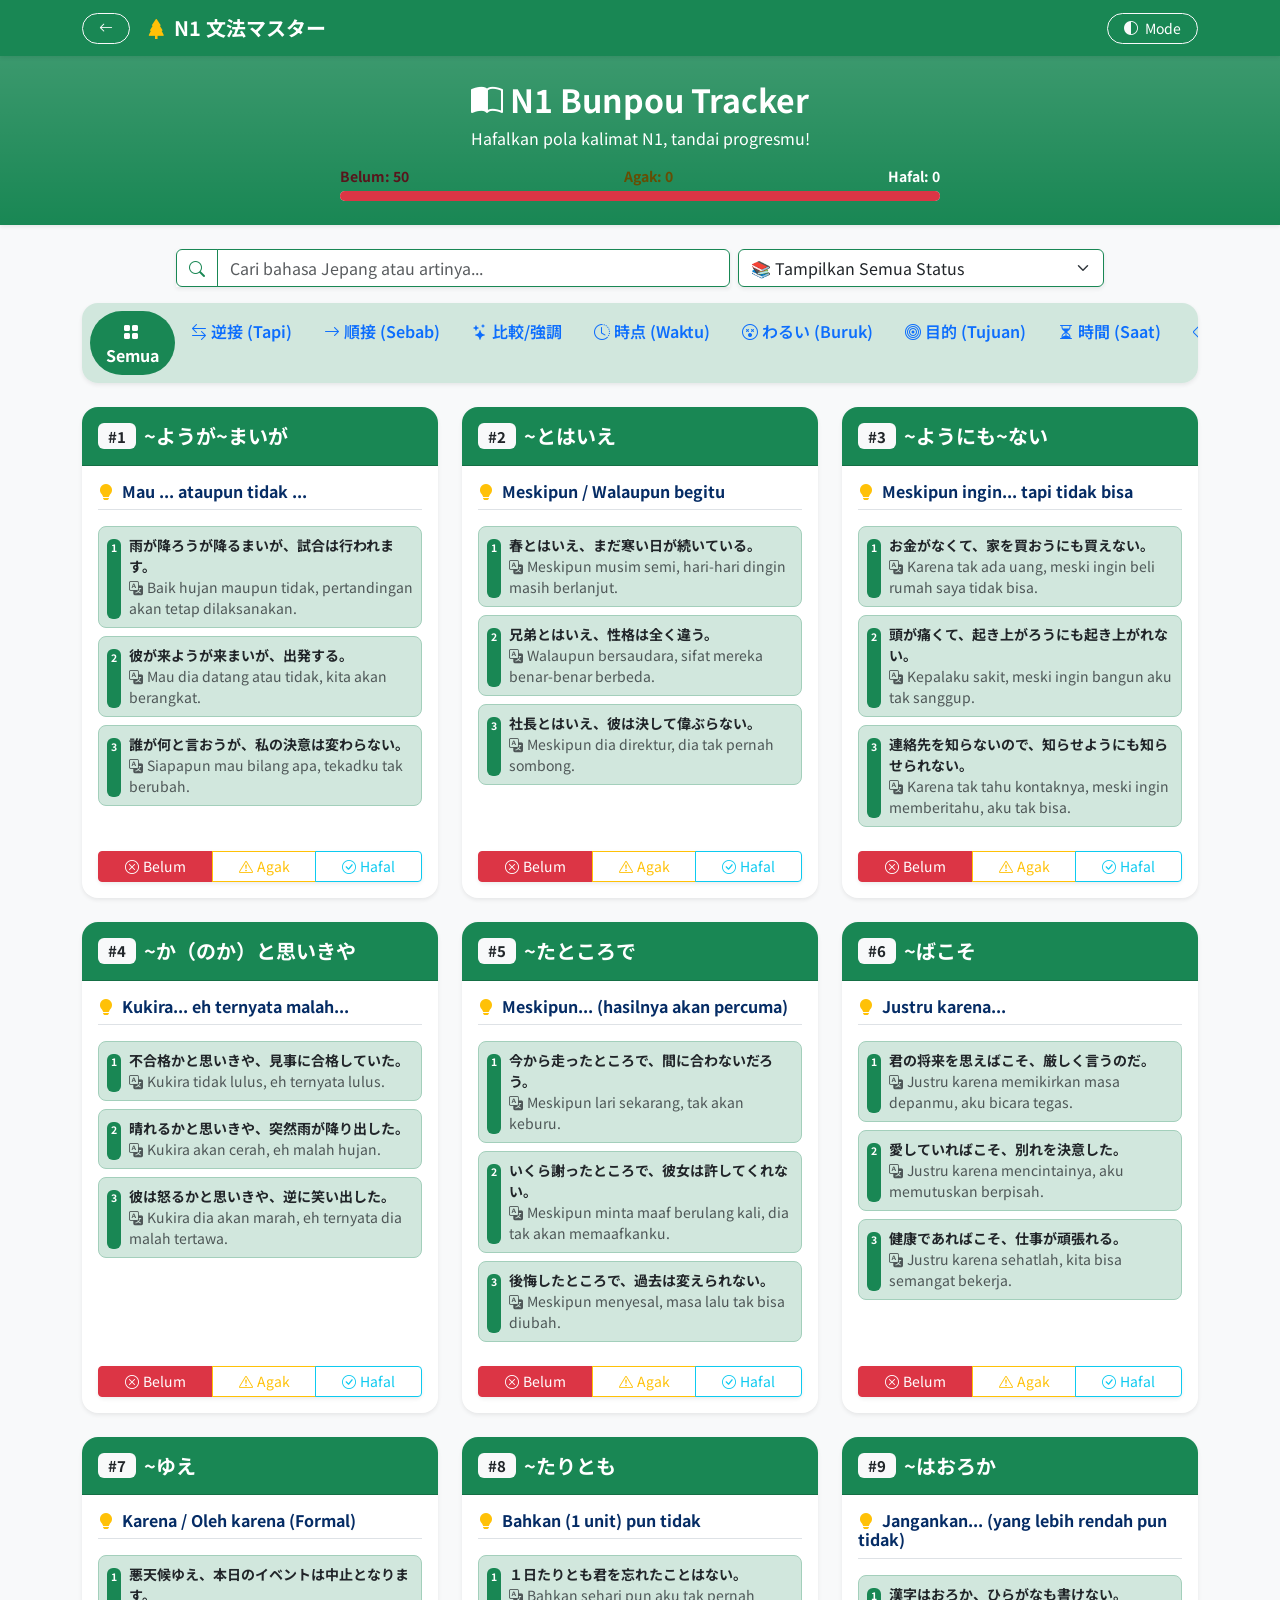
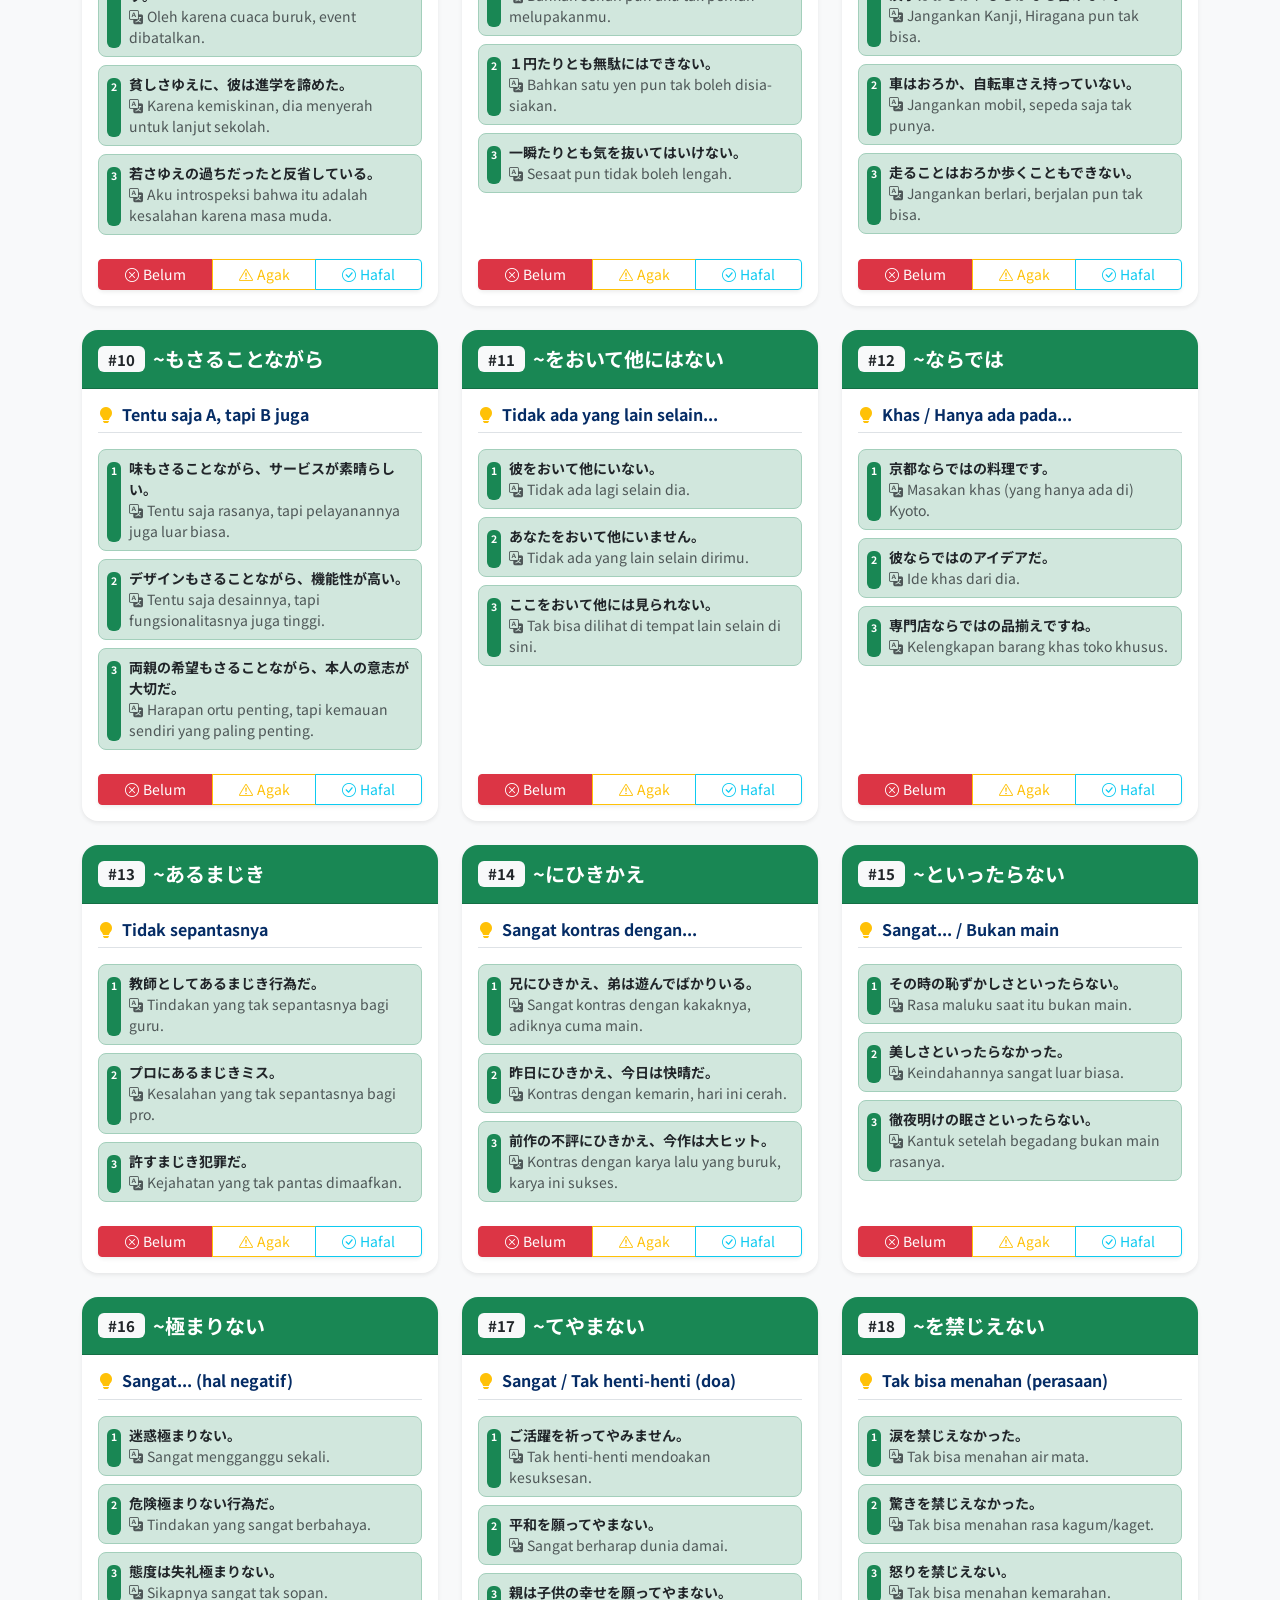
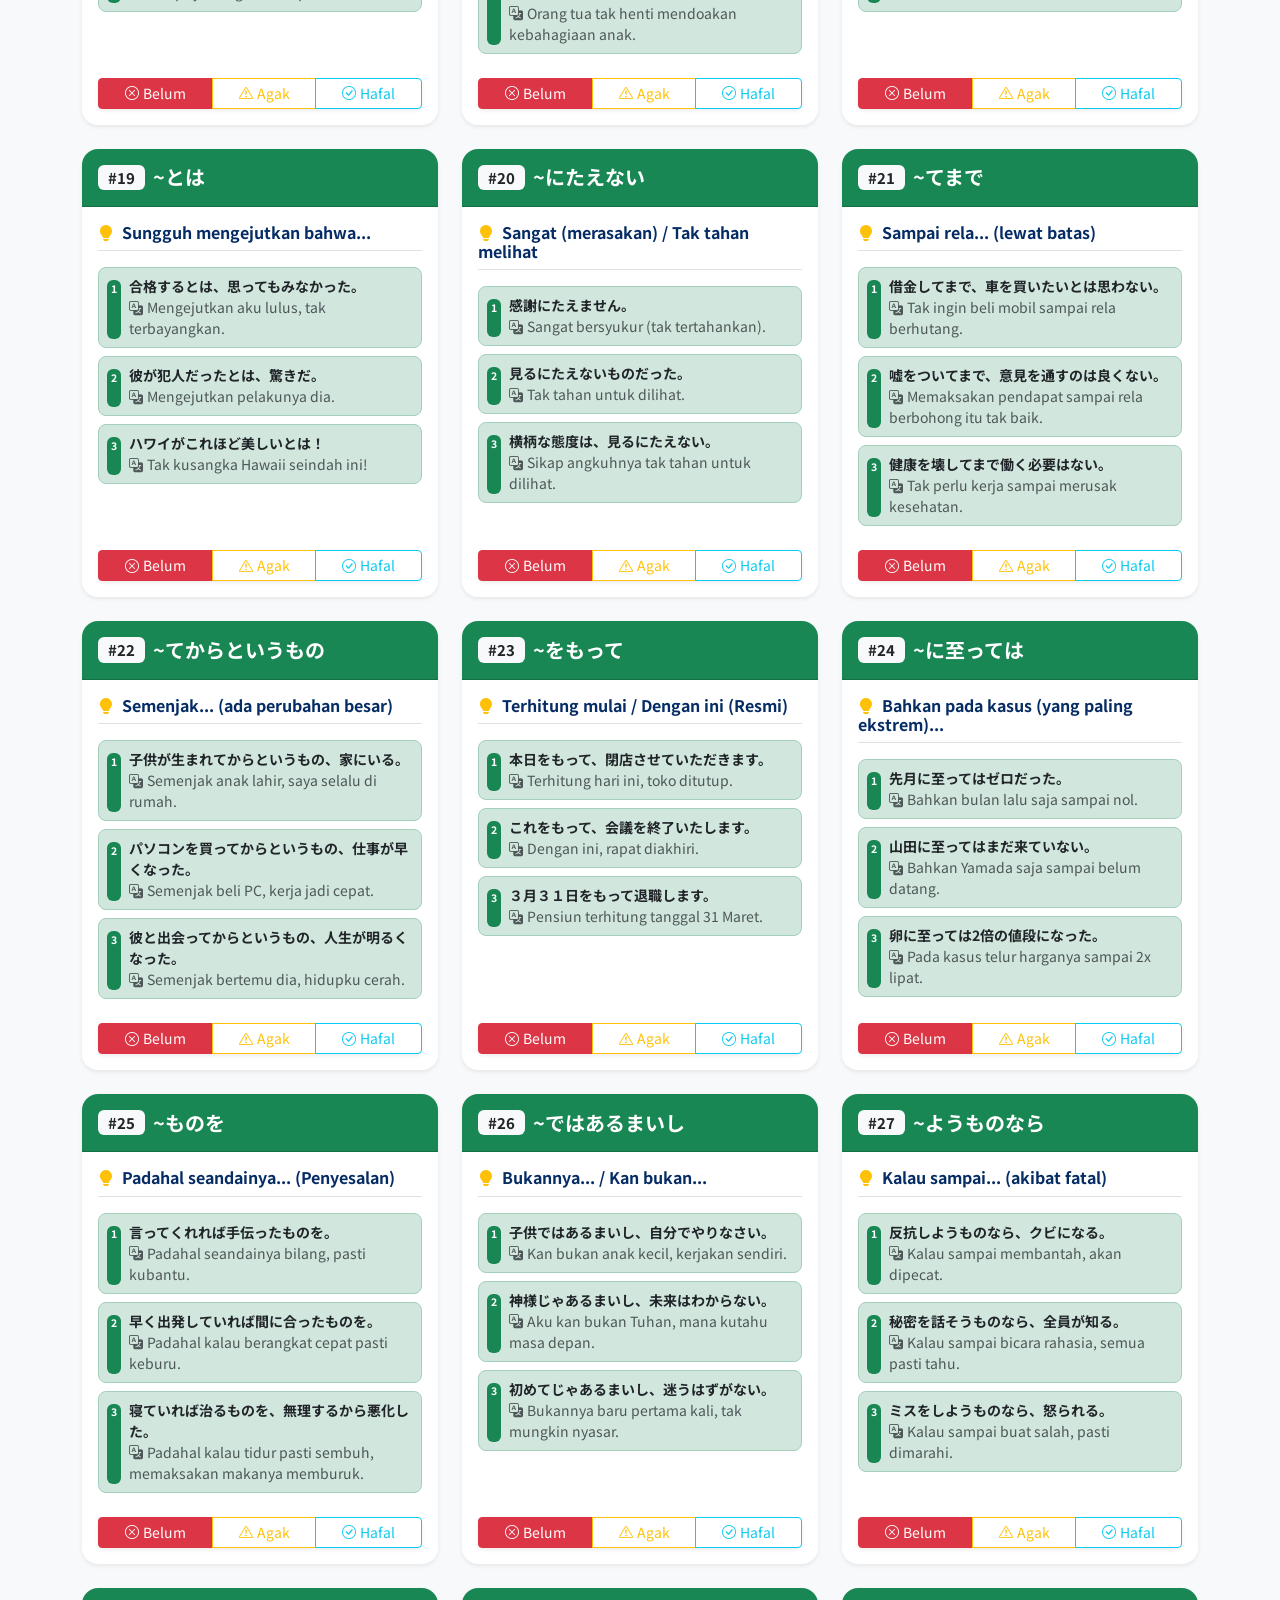
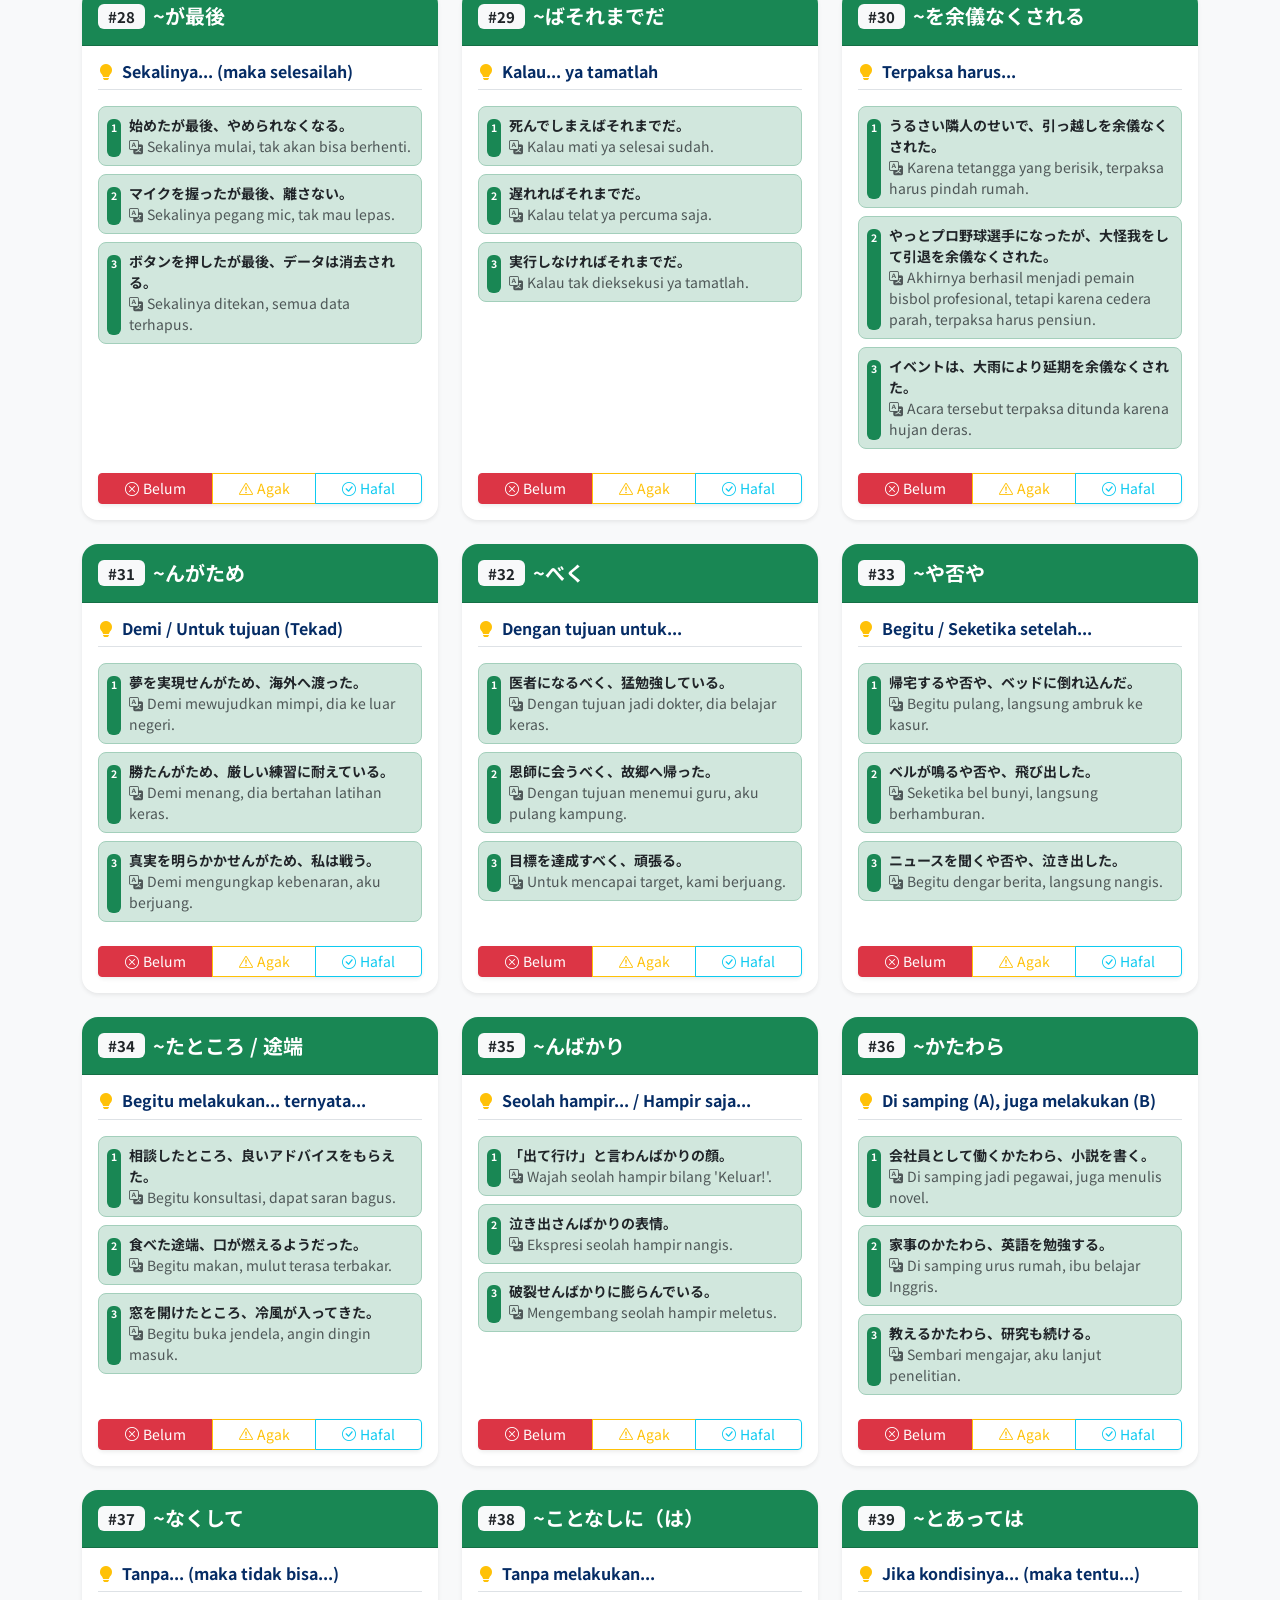
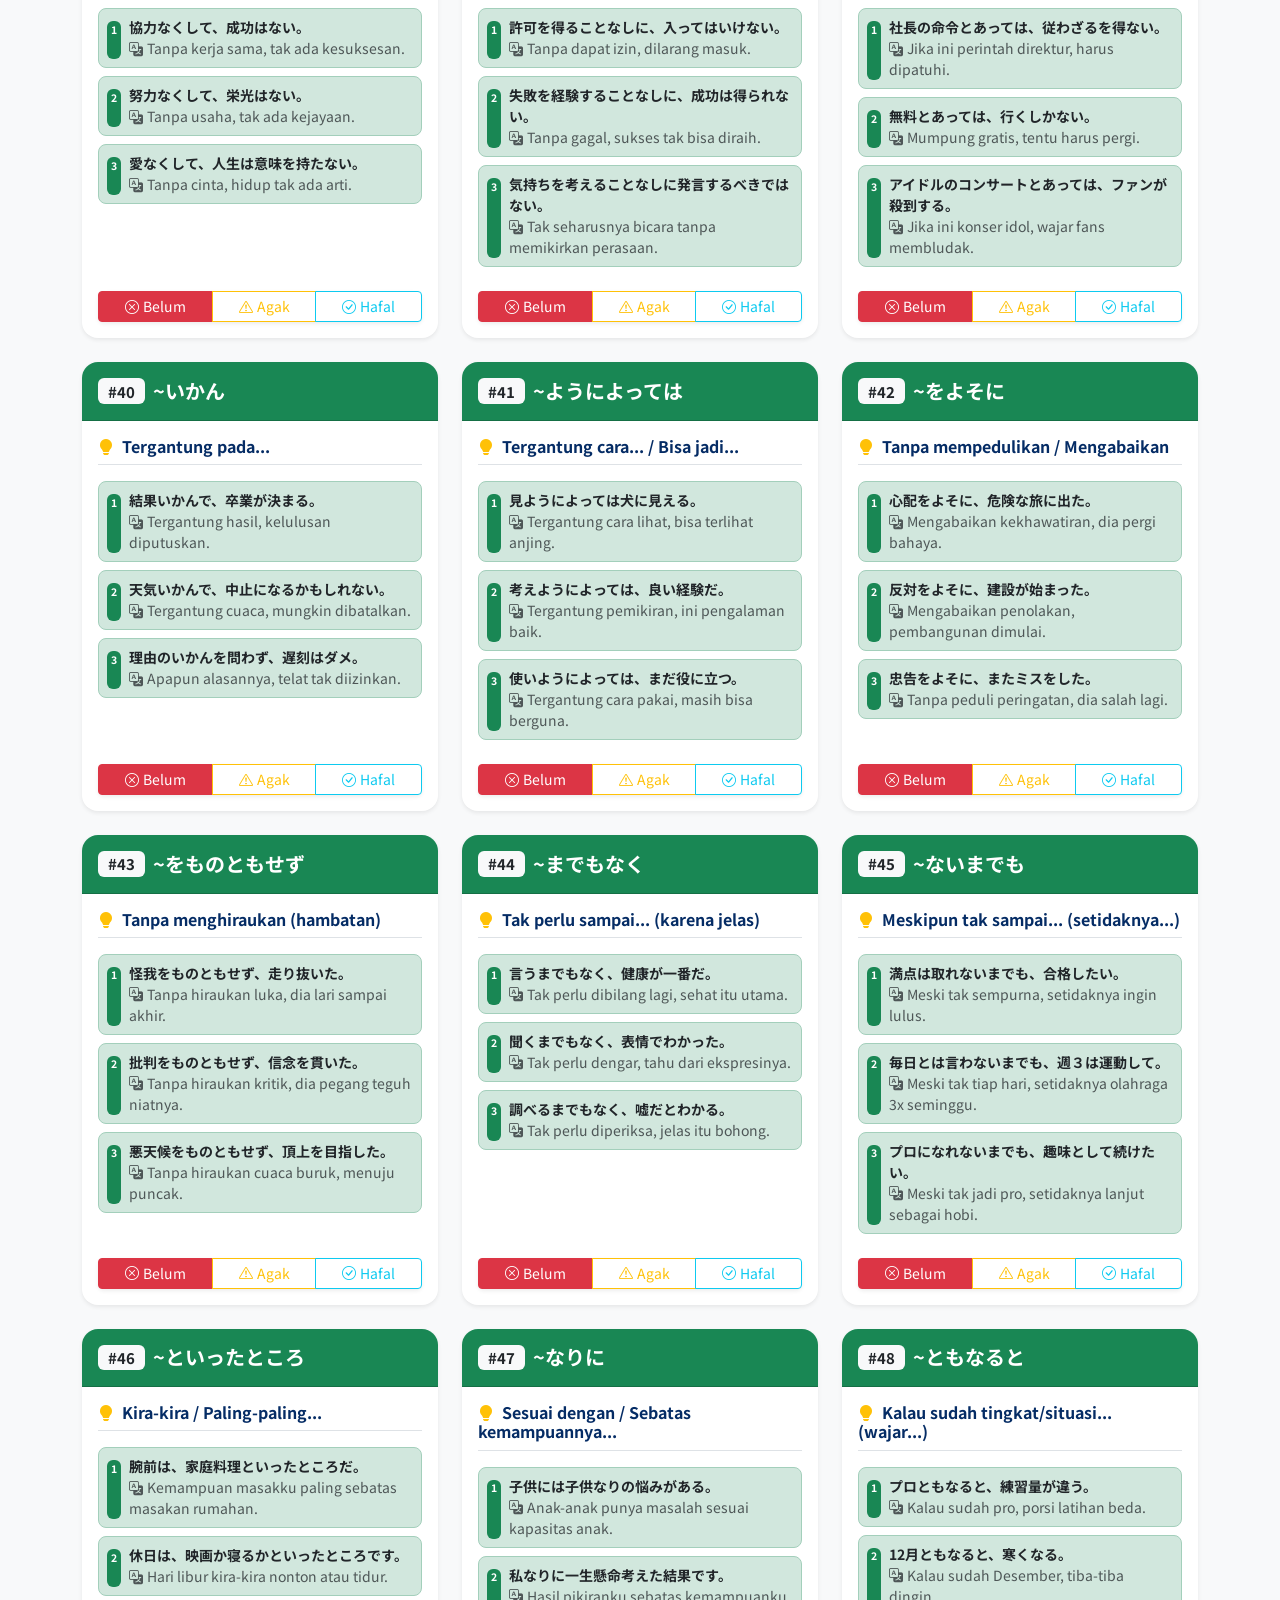
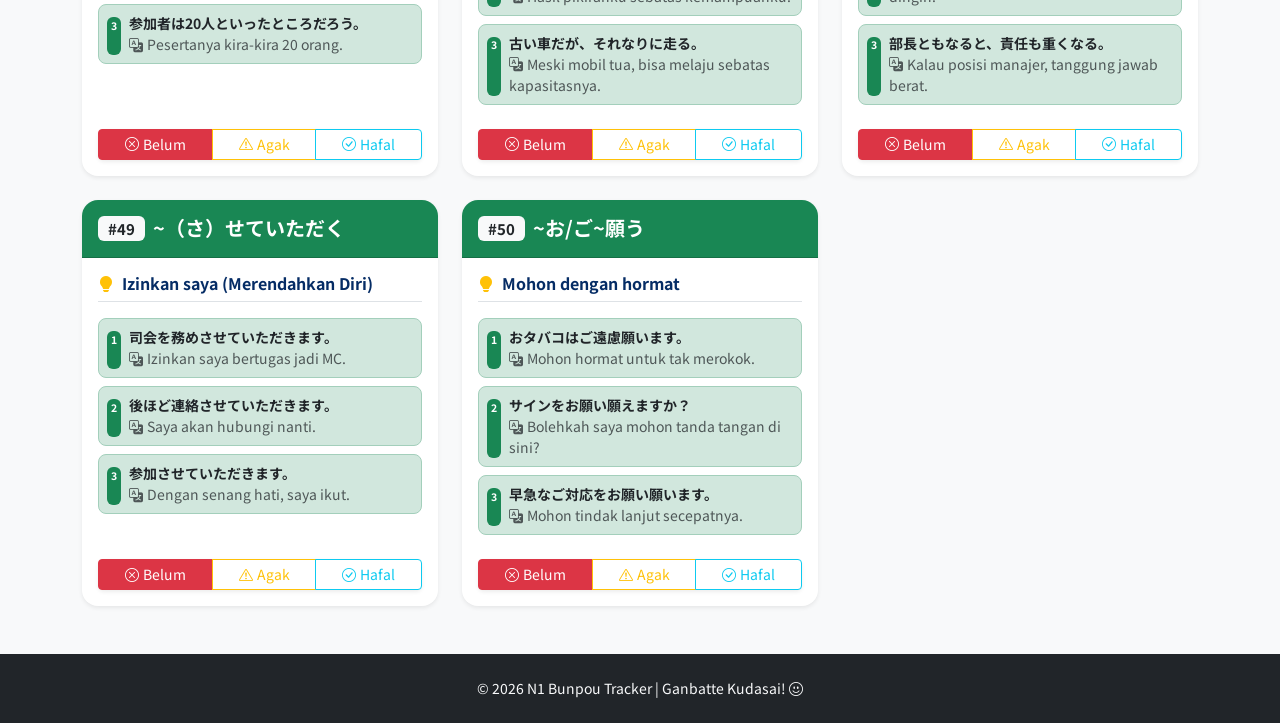
==== commit ffdaaee4: "feat: add memorize mode and bunpou updates" ====
--- a/bunpou/index.html
+++ b/bunpou/index.html
@@ -27,25 +27,46 @@
     <!-- AOS Animation -->
     <link href="https://unpkg.com/aos@2.3.1/dist/aos.css" rel="stylesheet" />
 
-    <!-- Minimal Utility Style -->
+    <!-- Custom Styles -->
     <style>
-      body {
+    body {
         font-family: 'Noto Sans JP', sans-serif;
-      }
-      /* Smooth horizontal scroll for category tabs on mobile */
-      .scroll-tabs {
+    }
+
+    /* Smooth horizontal scroll for category tabs on mobile */
+    .scroll-tabs {
         overflow-x: auto;
         flex-wrap: nowrap !important;
         padding-bottom: 5px;
         scrollbar-width: none;
-      }
-      .scroll-tabs::-webkit-scrollbar {
+    }
+    
+    .scroll-tabs::-webkit-scrollbar {
         display: none;
-      }
-      /* Status button transition */
-      .btn-status {
+    }
+
+    /* Status button transition */
+    .btn-status {
         transition: all 0.2s ease-in-out;
-      }
+    }
+
+    /* Dark Mode - Memastikan semua teks berwarna putih */
+    [data-bs-theme="dark"] {
+        color: #ffffff !important;
+    }
+
+    [data-bs-theme="dark"] p,
+    [data-bs-theme="dark"] h1,
+    [data-bs-theme="dark"] h2,
+    [data-bs-theme="dark"] h3,
+    [data-bs-theme="dark"] h4,
+    [data-bs-theme="dark"] h5,
+    [data-bs-theme="dark"] h6,
+    [data-bs-theme="dark"] span,
+    [data-bs-theme="dark"] li,
+    [data-bs-theme="dark"] a {
+        color: #ffffff !important;
+    }
     </style>
   </head>
   <body class="bg-body-tertiary transition-colors">
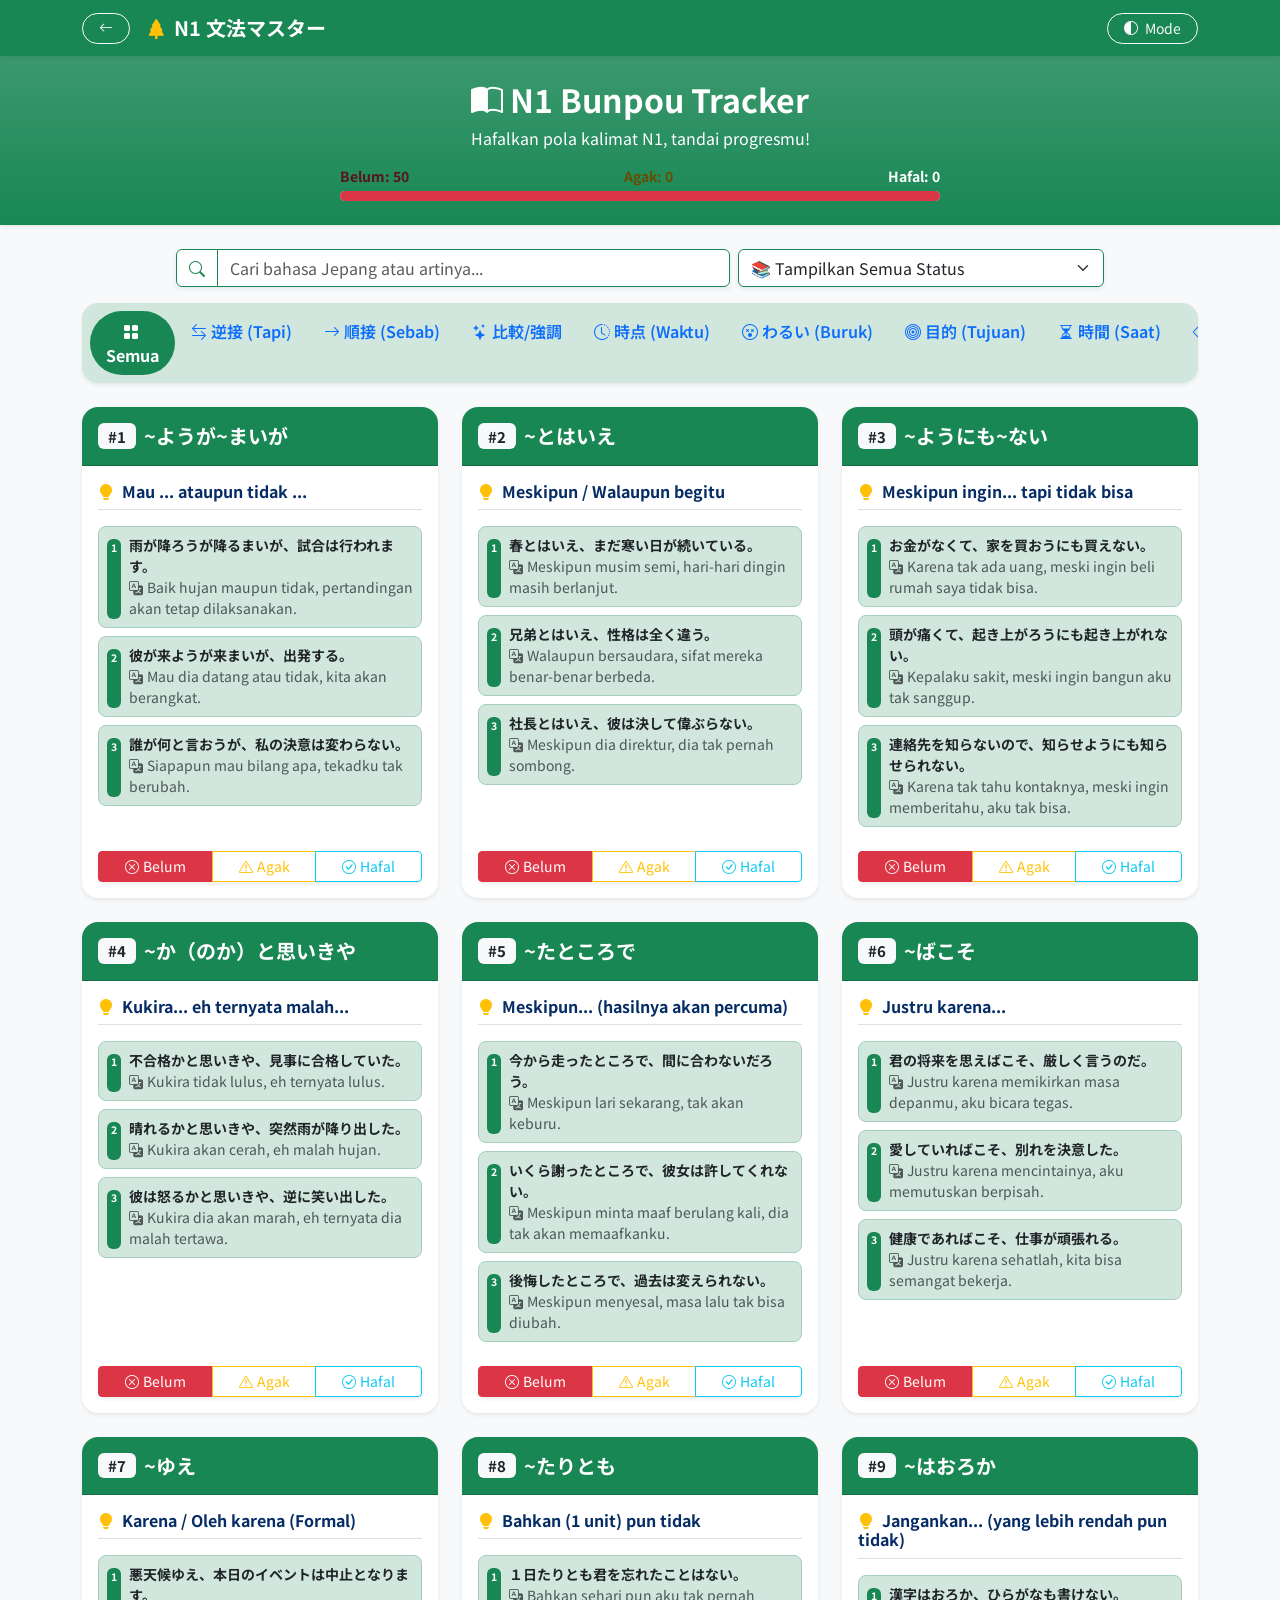
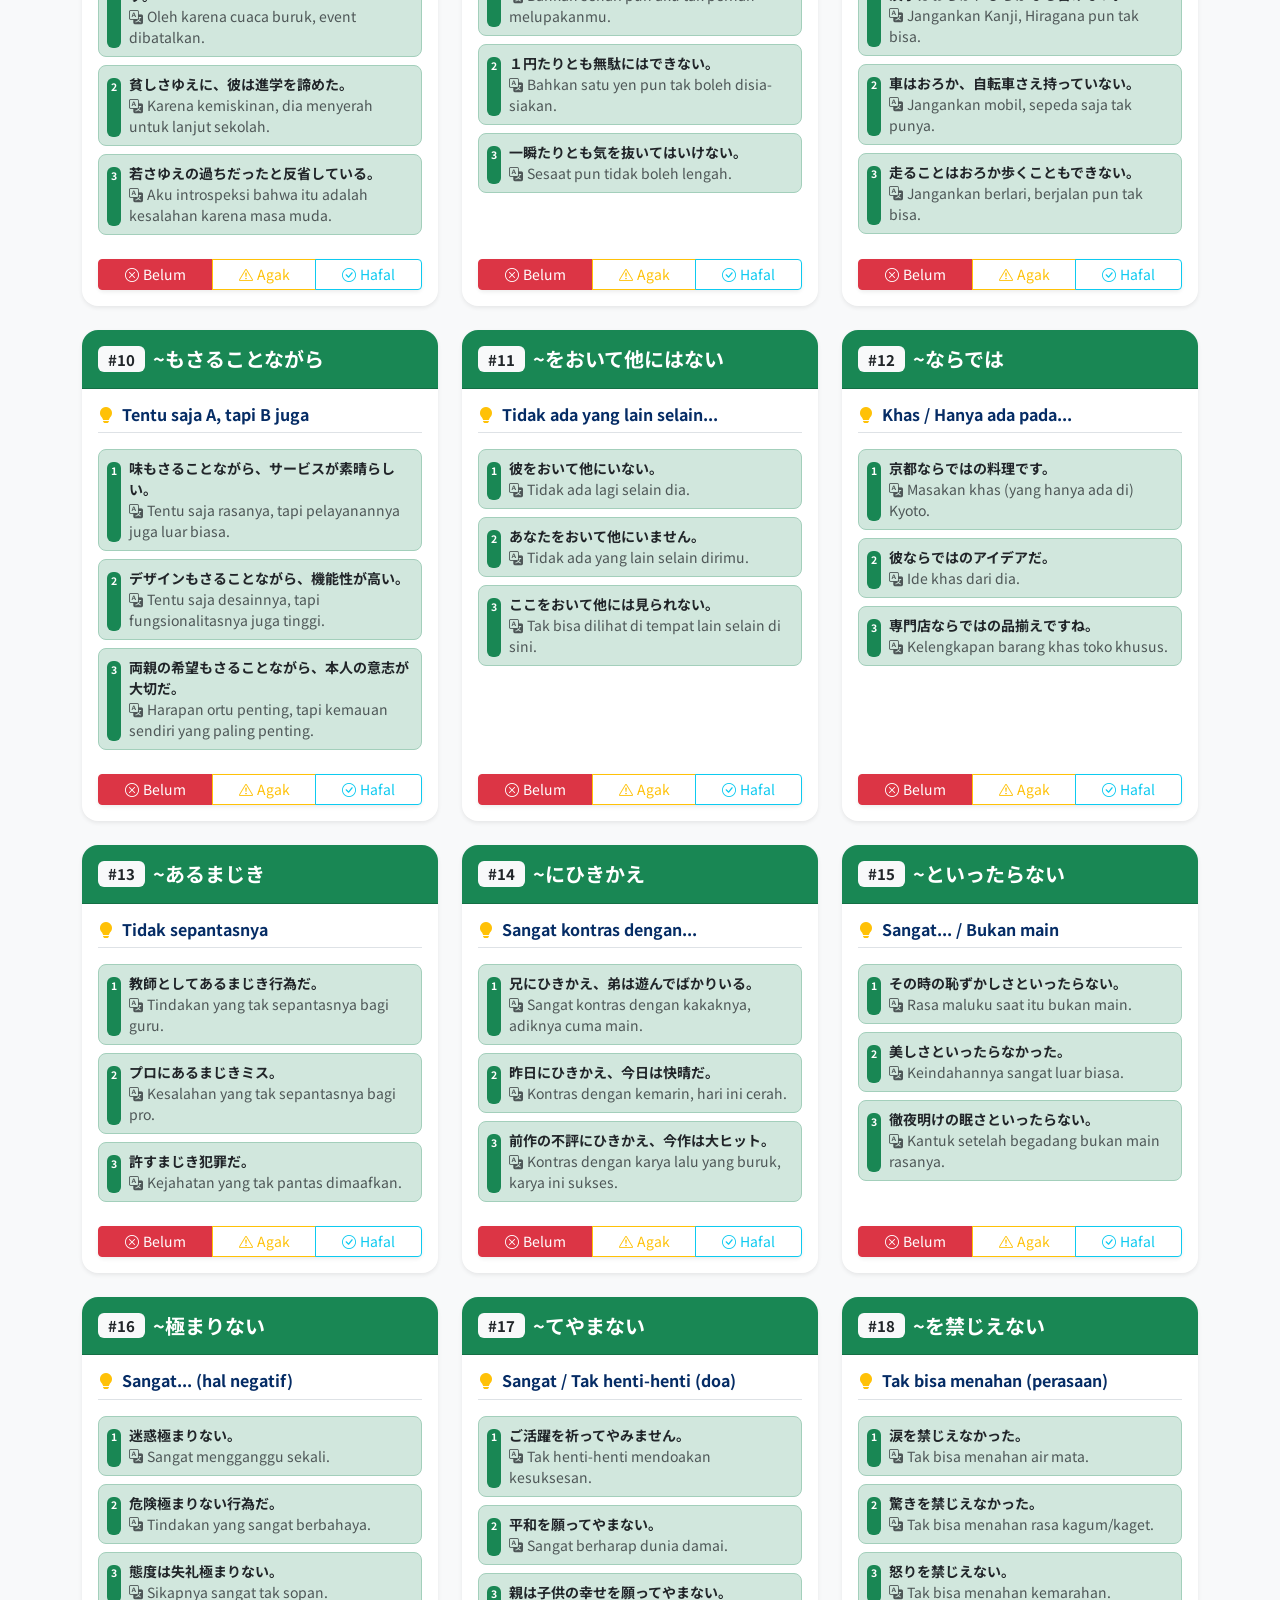
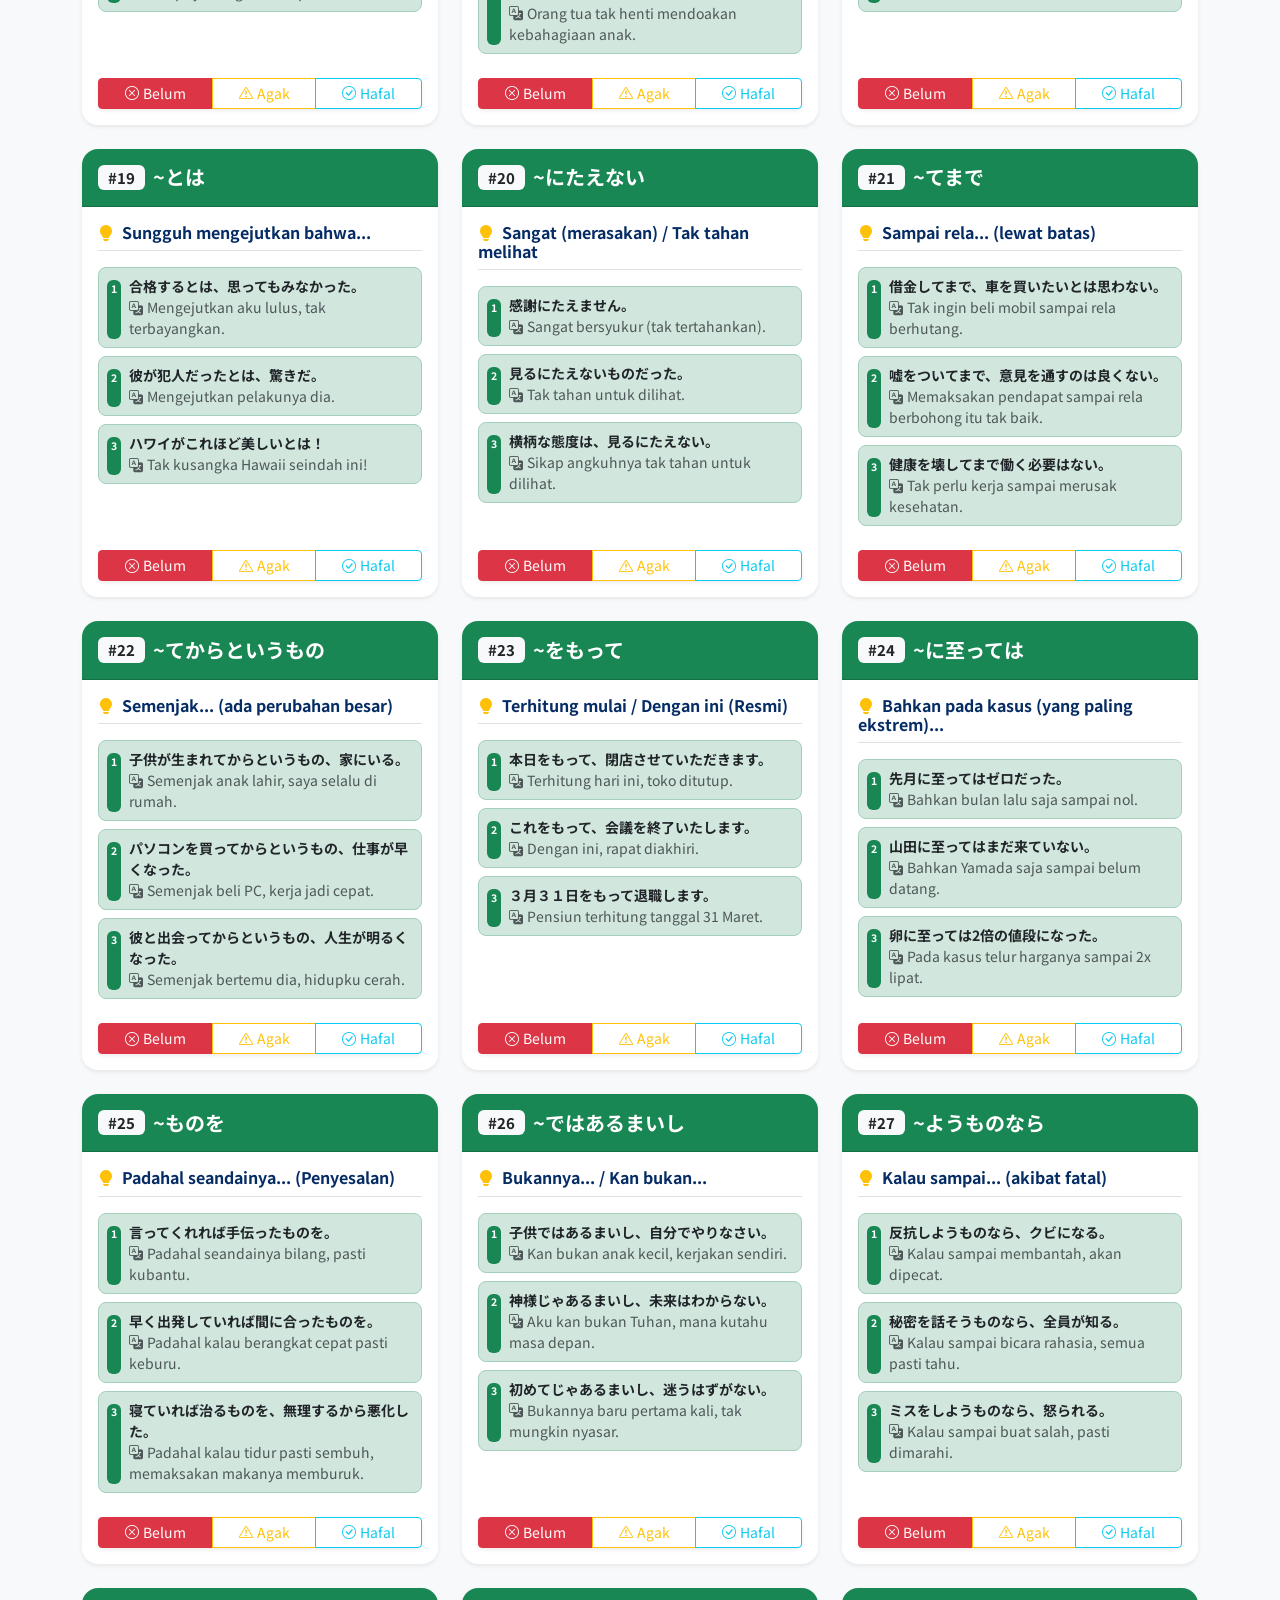
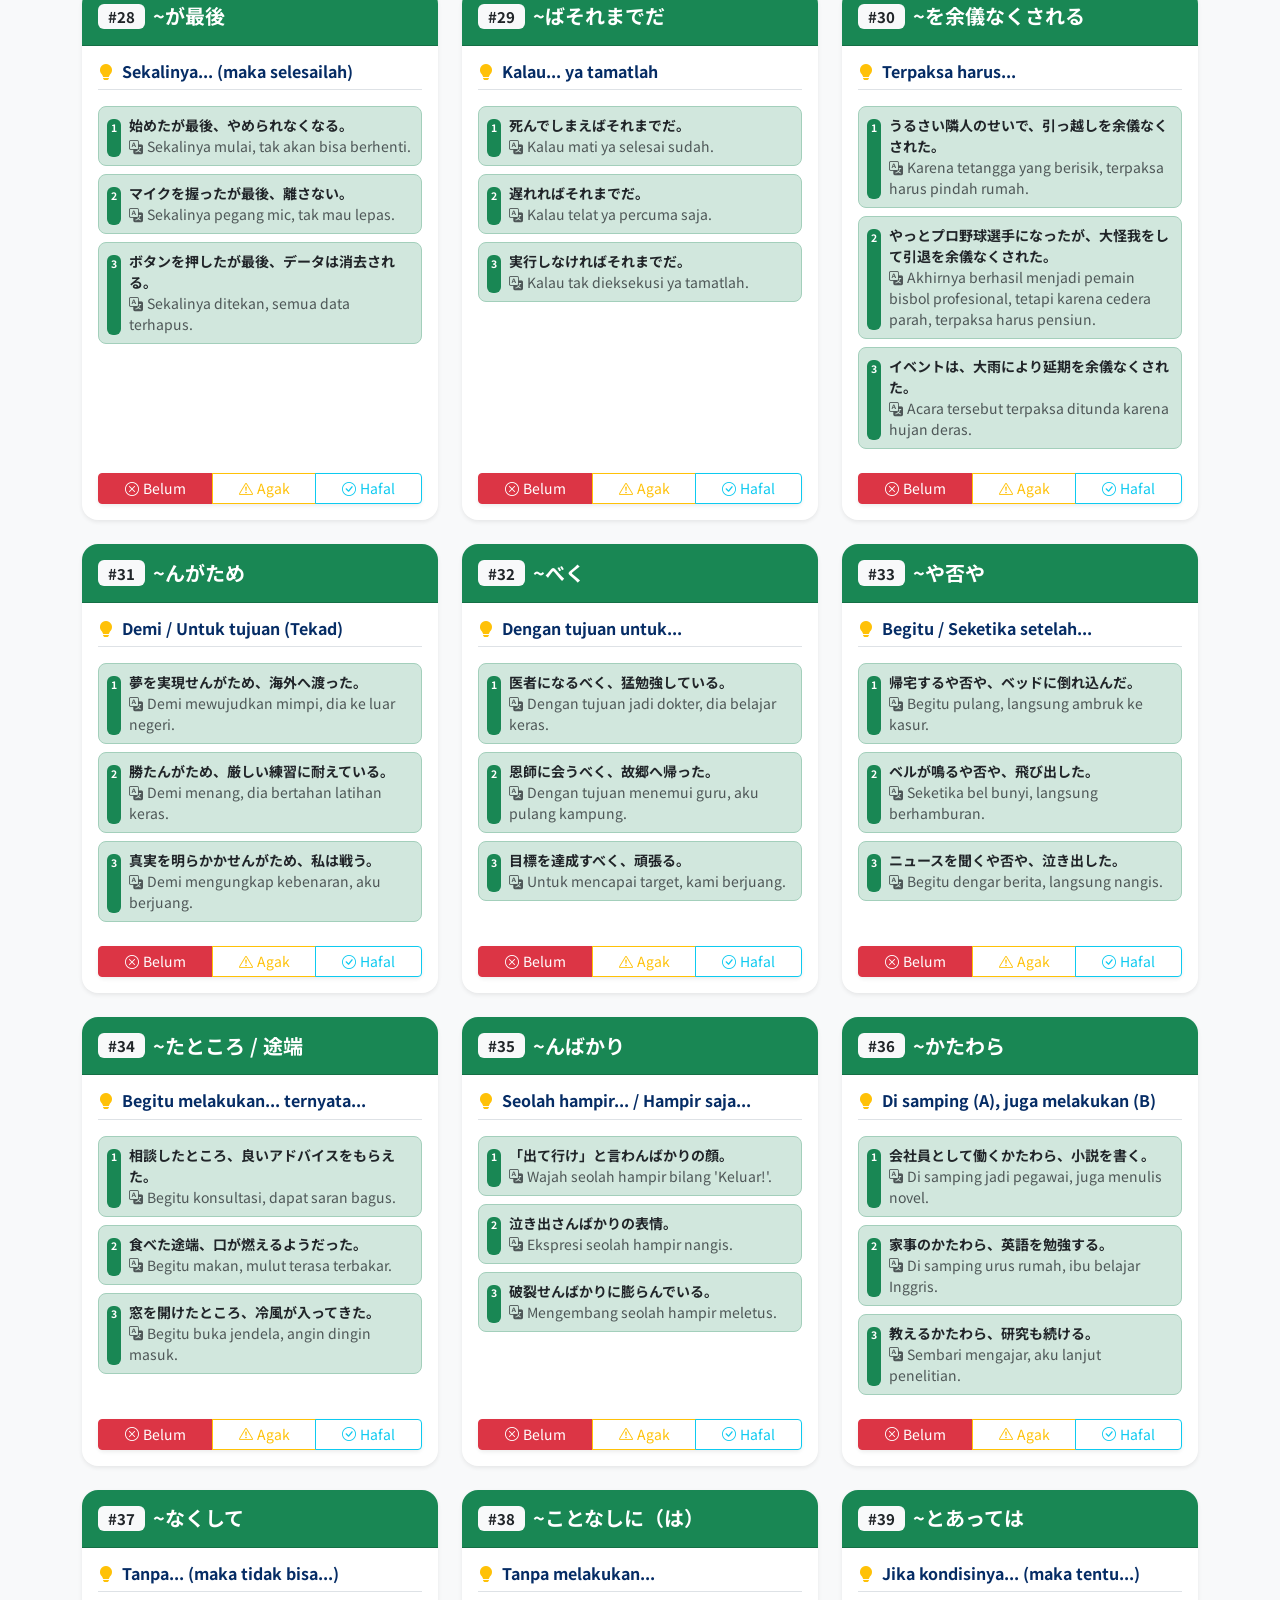
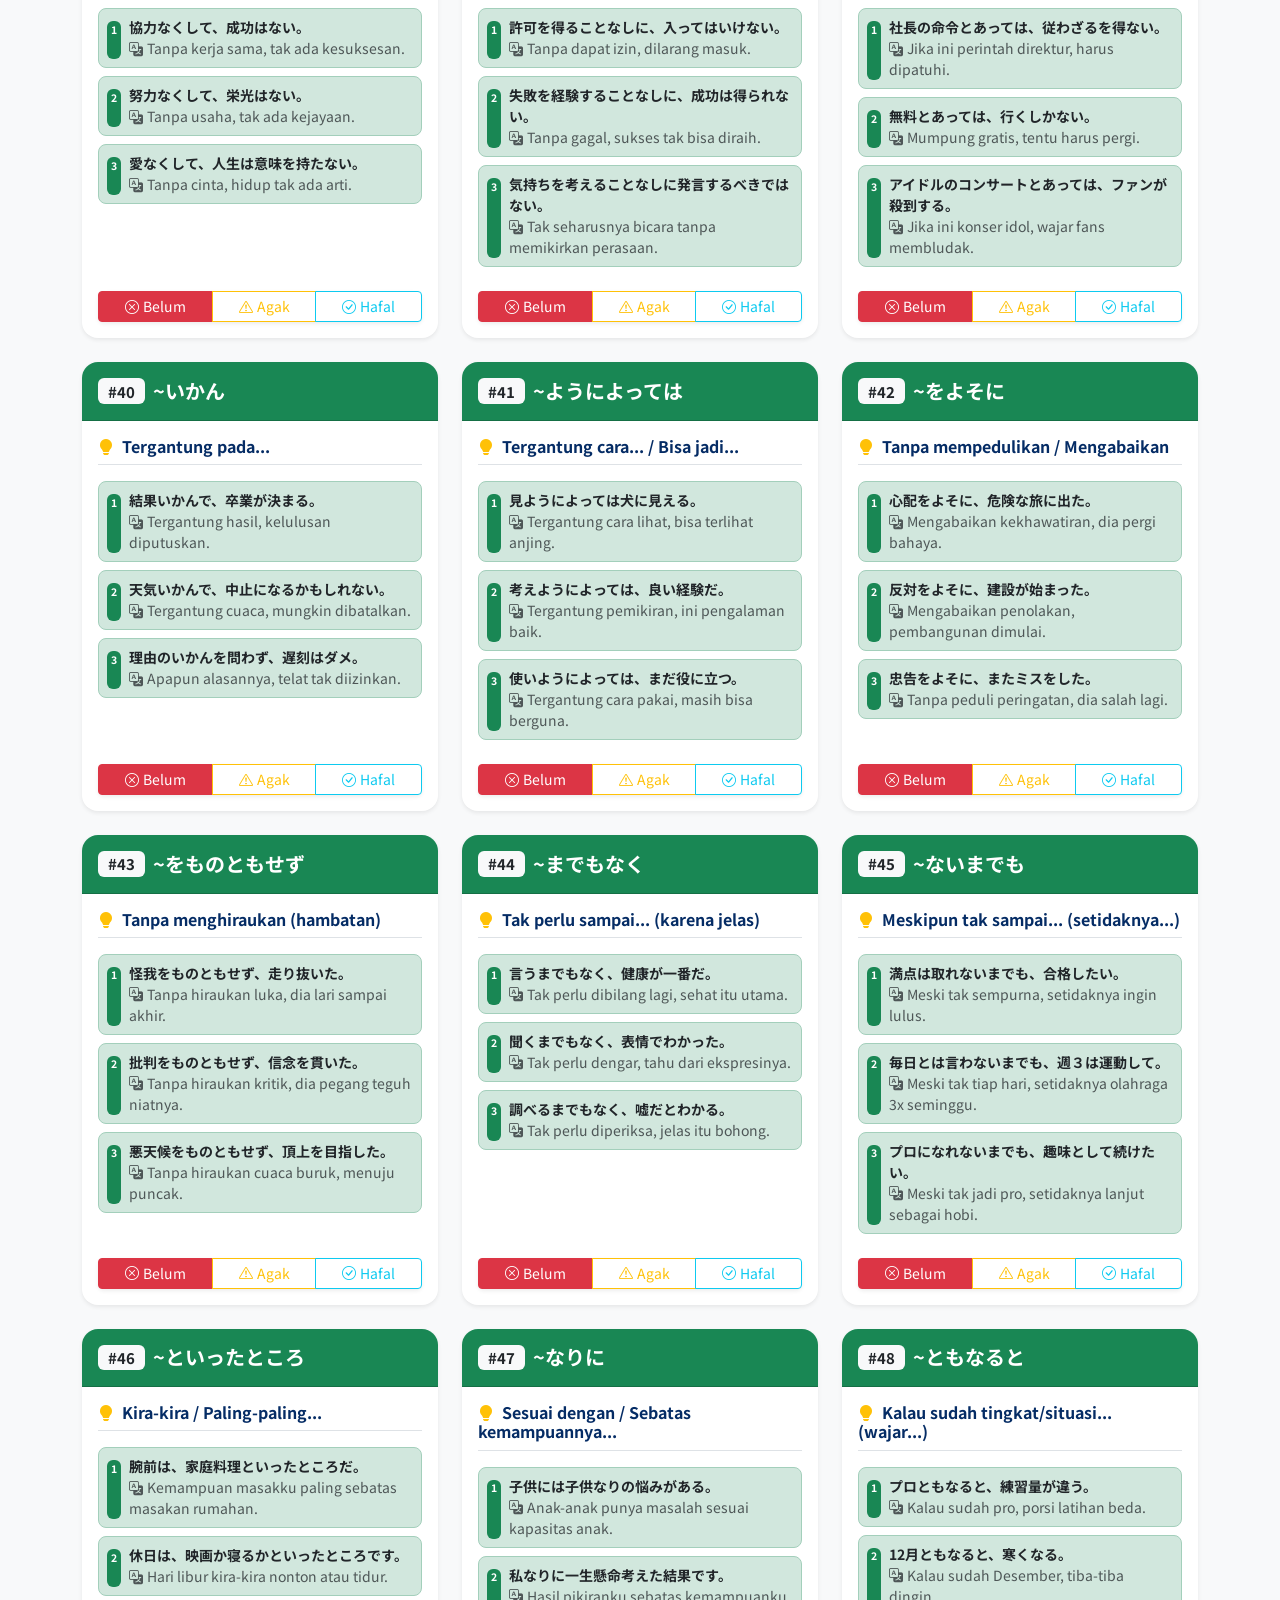
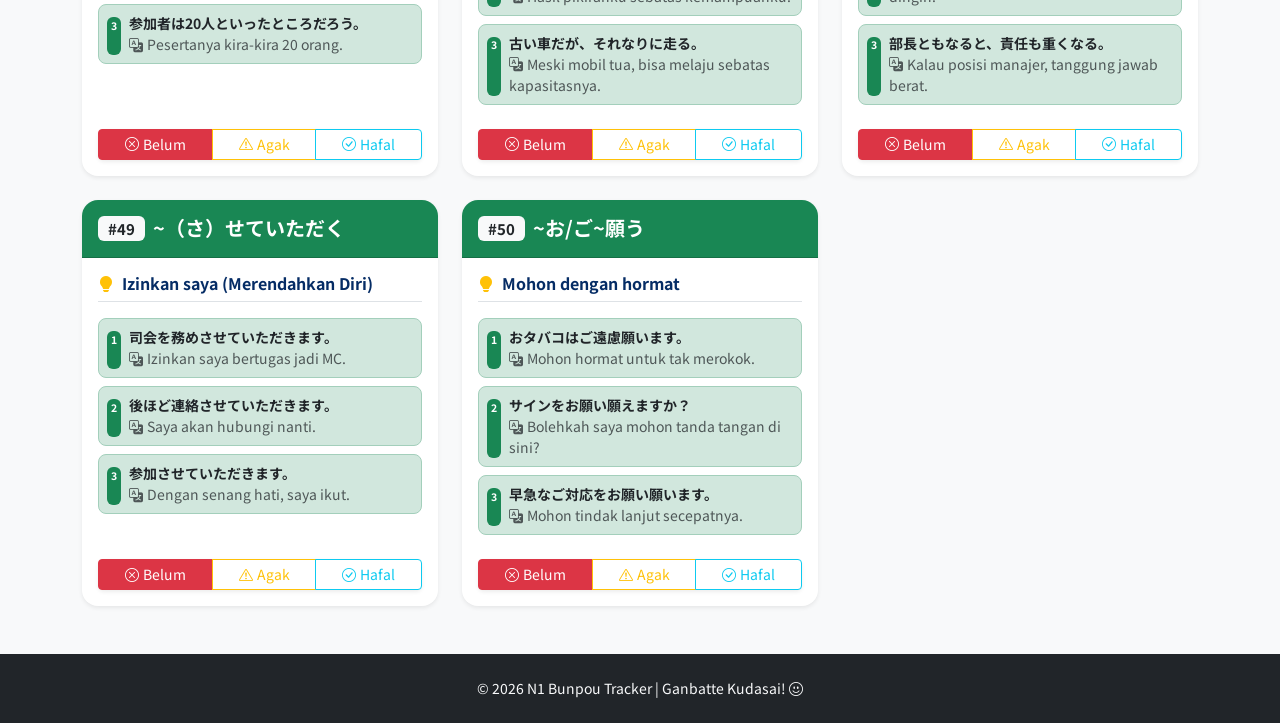
==== commit 7f78c087: "feat: add memorize mode and bunpou updates" ====
--- a/bunpou/index.html
+++ b/bunpou/index.html
@@ -27,46 +27,25 @@
     <!-- AOS Animation -->
     <link href="https://unpkg.com/aos@2.3.1/dist/aos.css" rel="stylesheet" />
 
-    <!-- Custom Styles -->
+    <!-- Minimal Utility Style -->
     <style>
-    body {
+      body {
         font-family: 'Noto Sans JP', sans-serif;
-    }
-
-    /* Smooth horizontal scroll for category tabs on mobile */
-    .scroll-tabs {
+      }
+      /* Smooth horizontal scroll for category tabs on mobile */
+      .scroll-tabs {
         overflow-x: auto;
         flex-wrap: nowrap !important;
         padding-bottom: 5px;
         scrollbar-width: none;
-    }
-    
-    .scroll-tabs::-webkit-scrollbar {
+      }
+      .scroll-tabs::-webkit-scrollbar {
         display: none;
-    }
-
-    /* Status button transition */
-    .btn-status {
+      }
+      /* Status button transition */
+      .btn-status {
         transition: all 0.2s ease-in-out;
-    }
-
-    /* Dark Mode - Memastikan semua teks berwarna putih */
-    [data-bs-theme="dark"] {
-        color: #ffffff !important;
-    }
-
-    [data-bs-theme="dark"] p,
-    [data-bs-theme="dark"] h1,
-    [data-bs-theme="dark"] h2,
-    [data-bs-theme="dark"] h3,
-    [data-bs-theme="dark"] h4,
-    [data-bs-theme="dark"] h5,
-    [data-bs-theme="dark"] h6,
-    [data-bs-theme="dark"] span,
-    [data-bs-theme="dark"] li,
-    [data-bs-theme="dark"] a {
-        color: #ffffff !important;
-    }
+      }
     </style>
   </head>
   <body class="bg-body-tertiary transition-colors">
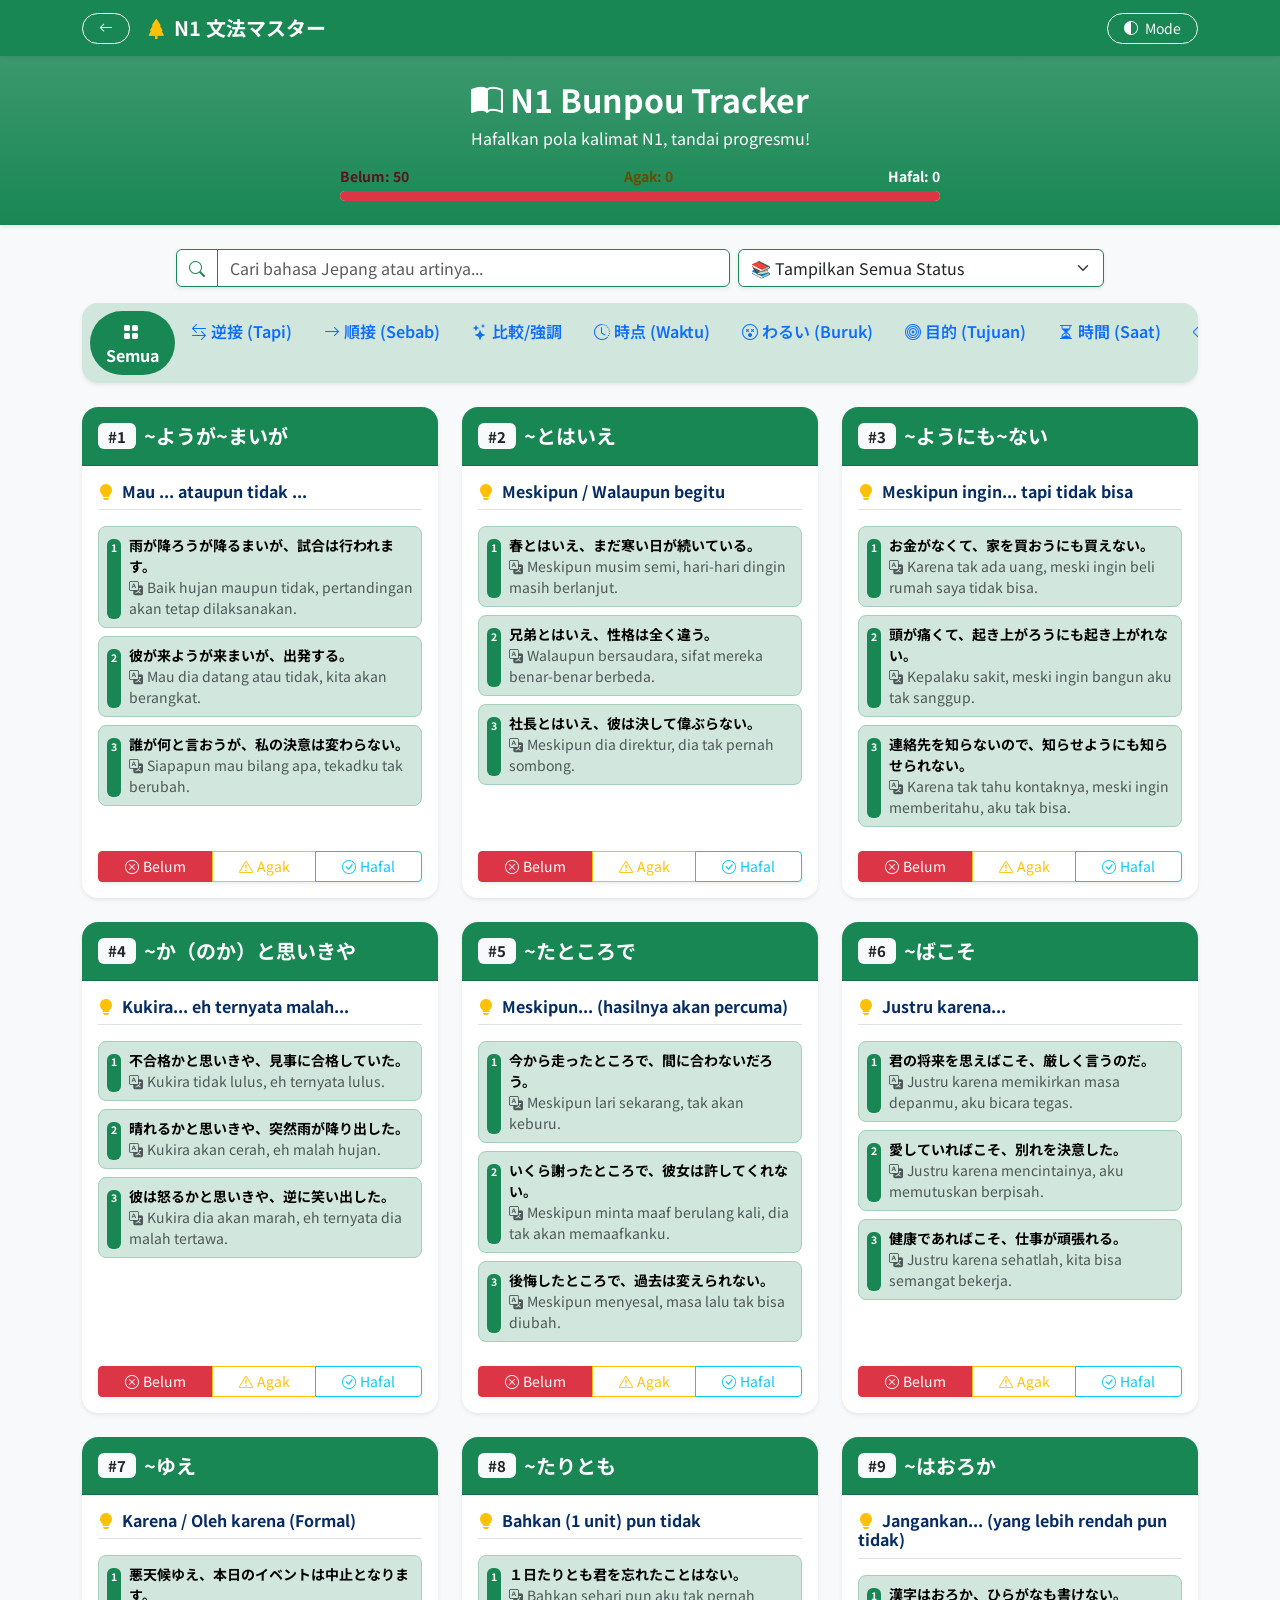
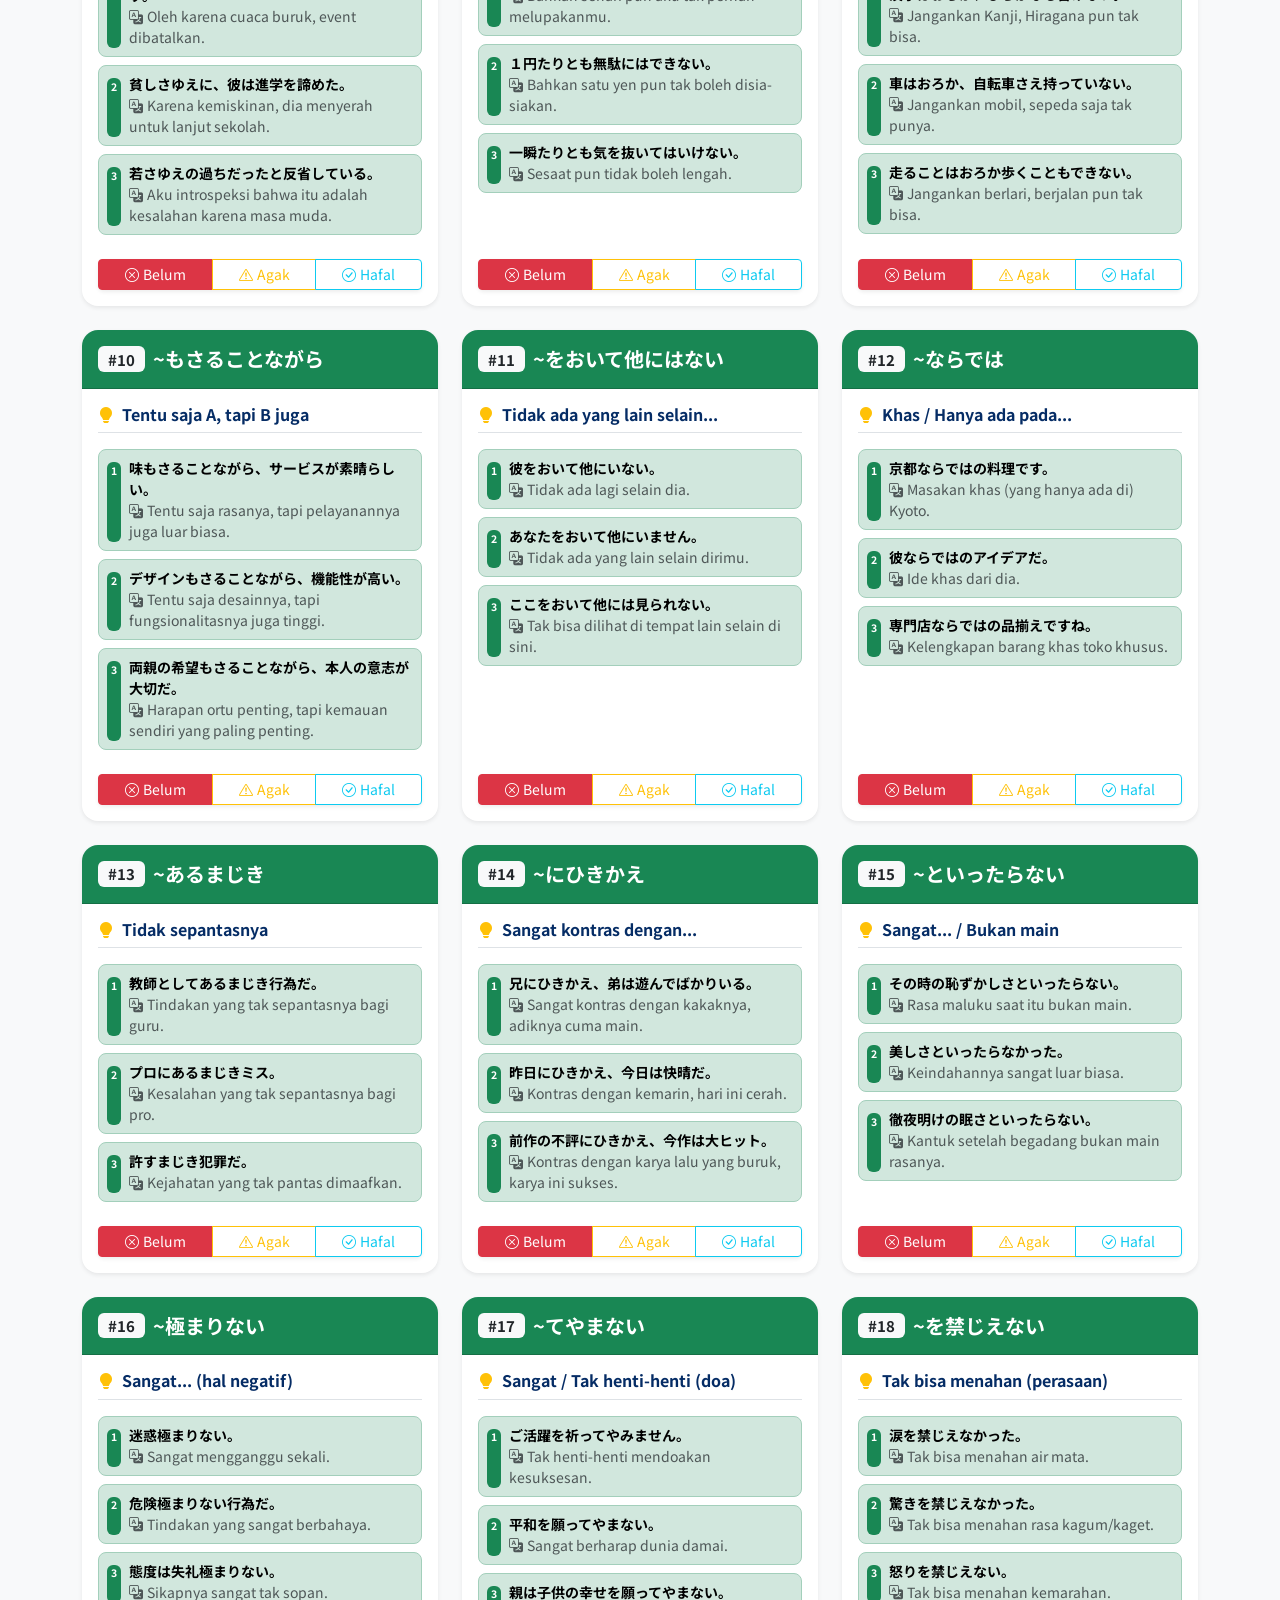
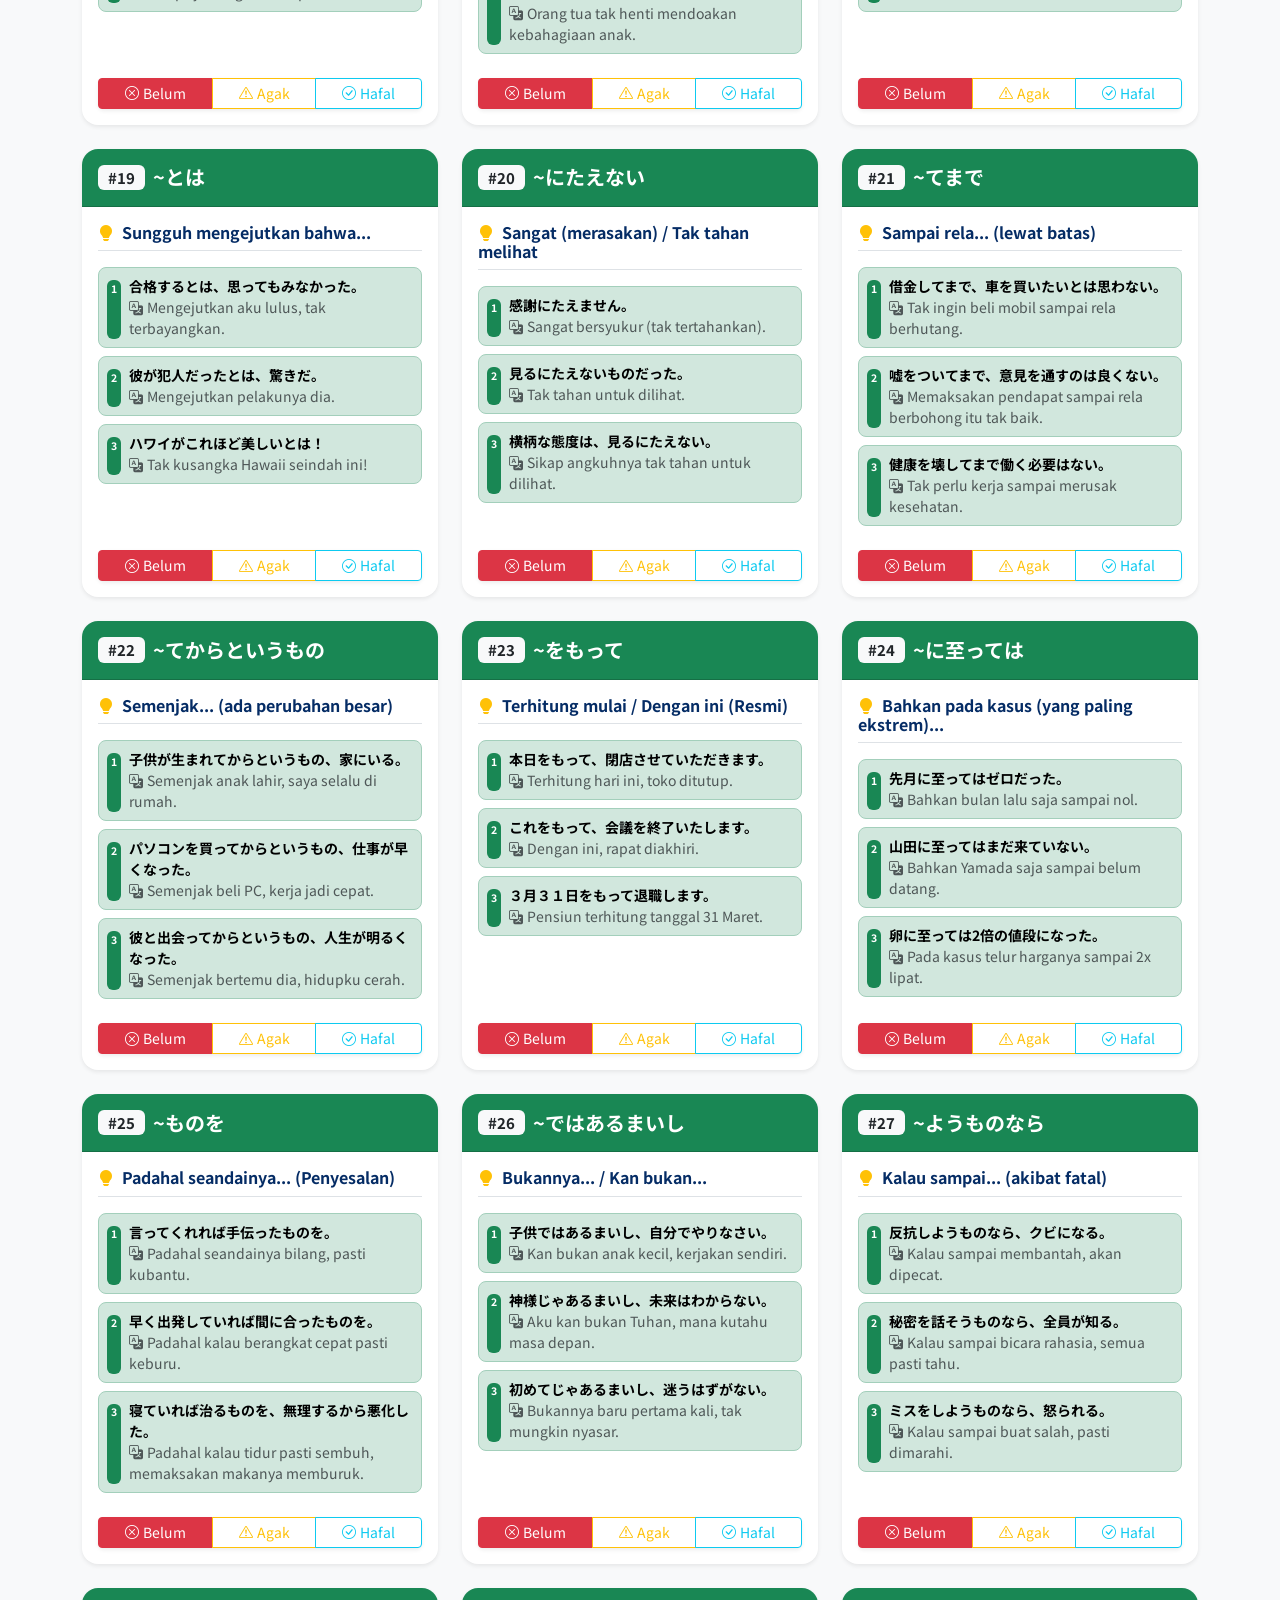
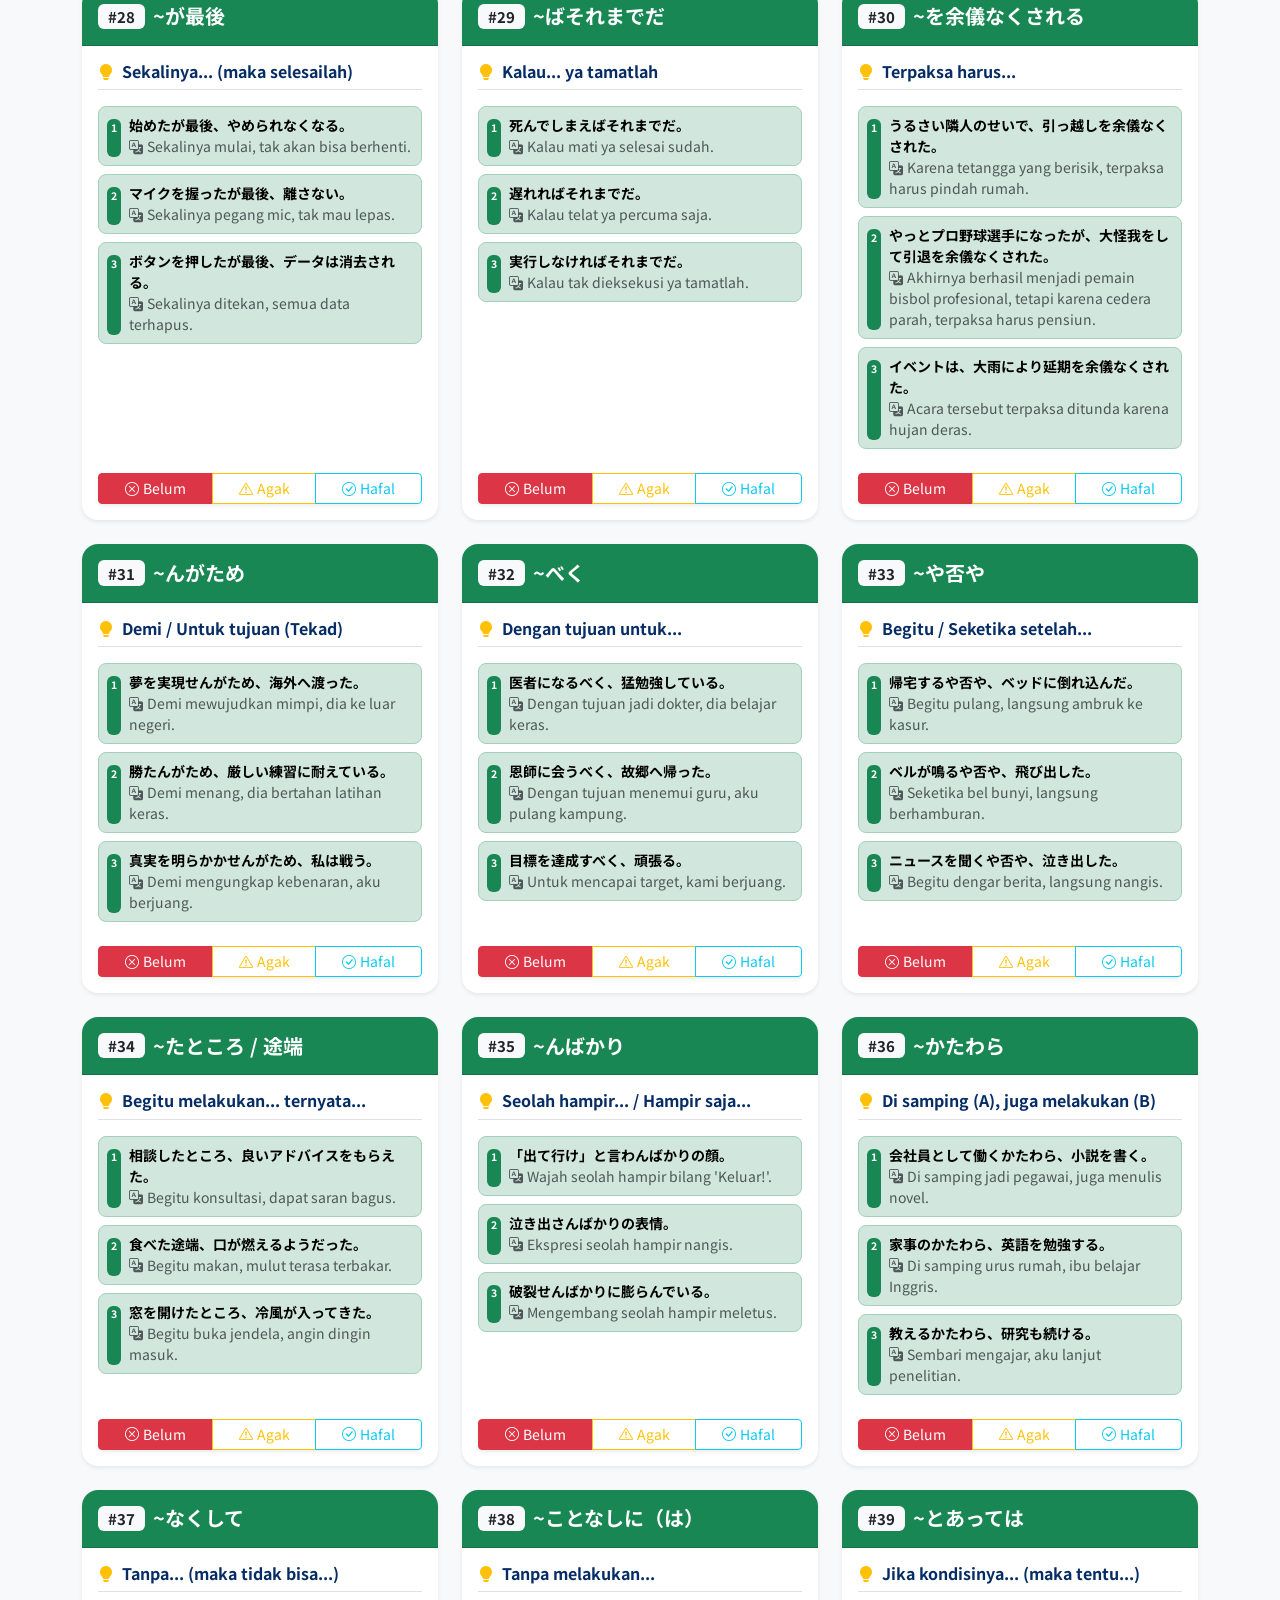
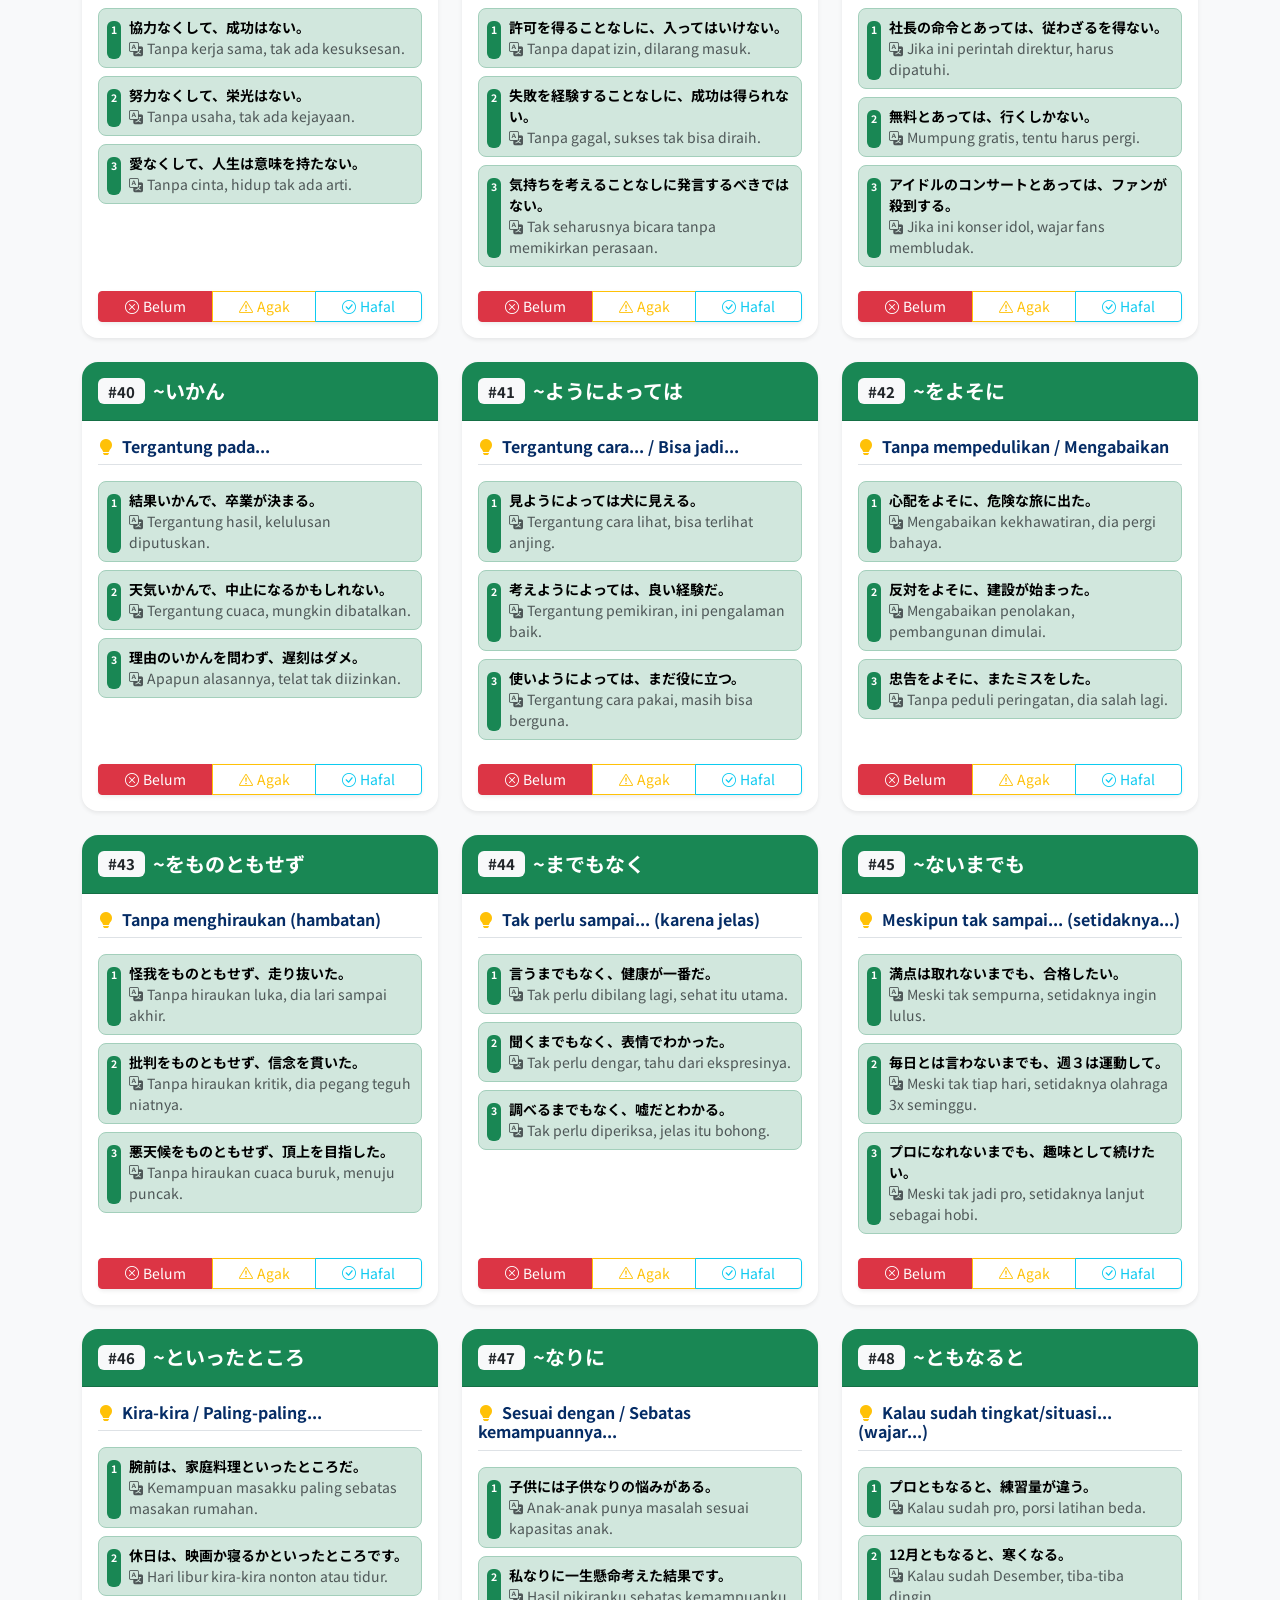
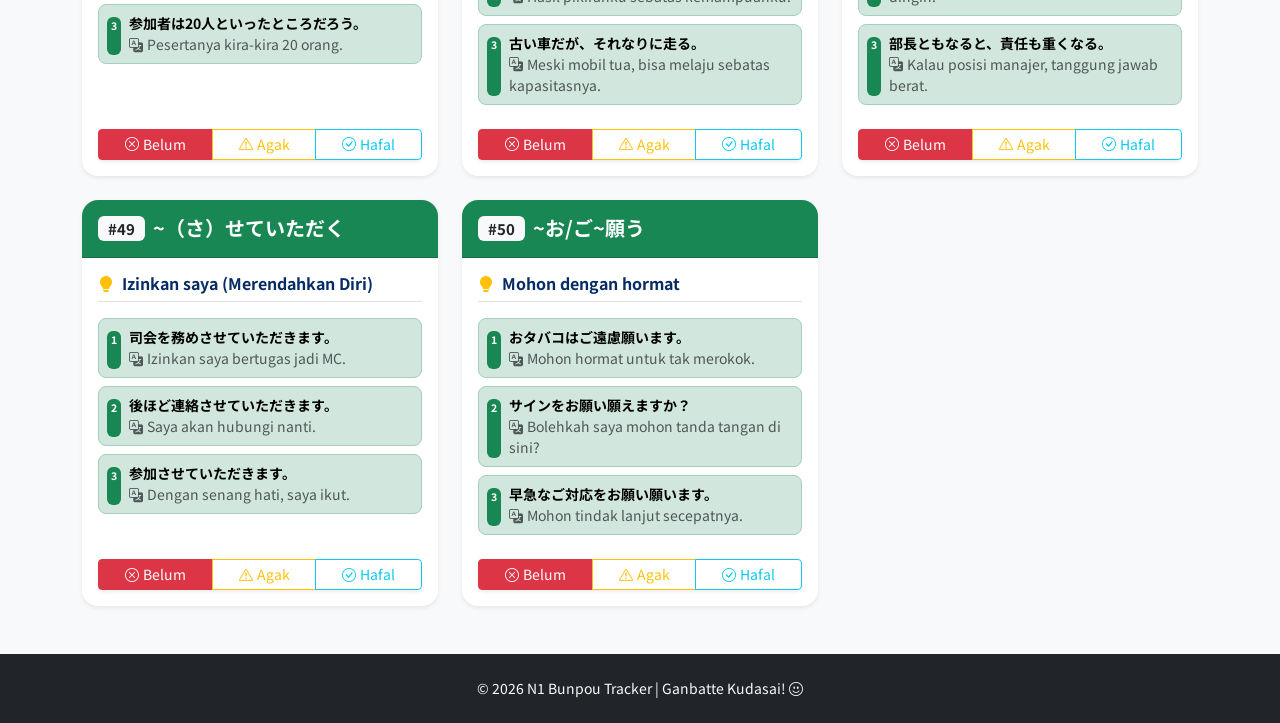
==== commit d6201cc2: "feat: add memorize mode and bunpou updates" ====
--- a/bunpou/index.html
+++ b/bunpou/index.html
@@ -195,7 +195,7 @@
       </div>
       <!-- Empty State -->
       <div id="empty-state" class="text-center py-5 d-none">
-        <h1 class="display-1 text-muted"><i class="bi bi-emoji-frown"></i></h1>
+        <h1 class="display-1 text-muted"><i class="bi bi-emoji-frown text-white"></i></h1>
         <h4 class="text-muted mt-3">Tidak ada data yang cocok.</h4>
       </div>
     </main>
@@ -1395,14 +1395,13 @@
                                     <span class="badge bg-success me-2 mt-1 px-1">${
                                       idx + 1
                                     }</span>
-                                    <div>
-                                        <div class="fw-bold text-dark">${
-                                          ex.j
-                                        }</div>
-                                        <div class="text-muted"><i class="bi bi-translate me-1"></i>${
-                                          ex.i
-                                        }</div>
-                                    </div>
+<div>
+    <!-- text-body-emphasis: Otomatis hitam di mode terang, putih di mode gelap -->
+    <div class="fw-bold text-body-emphasis">${ex.j}</div>
+    
+    <!-- text-body-secondary: Versi "muted" yang lebih modern & kontrasnya pas -->
+    <div class="text-body-secondary"><i class="bi bi-translate me-1"></i>${ex.i}</div>
+</div>
                                 </div>
                             </div>
                         `
